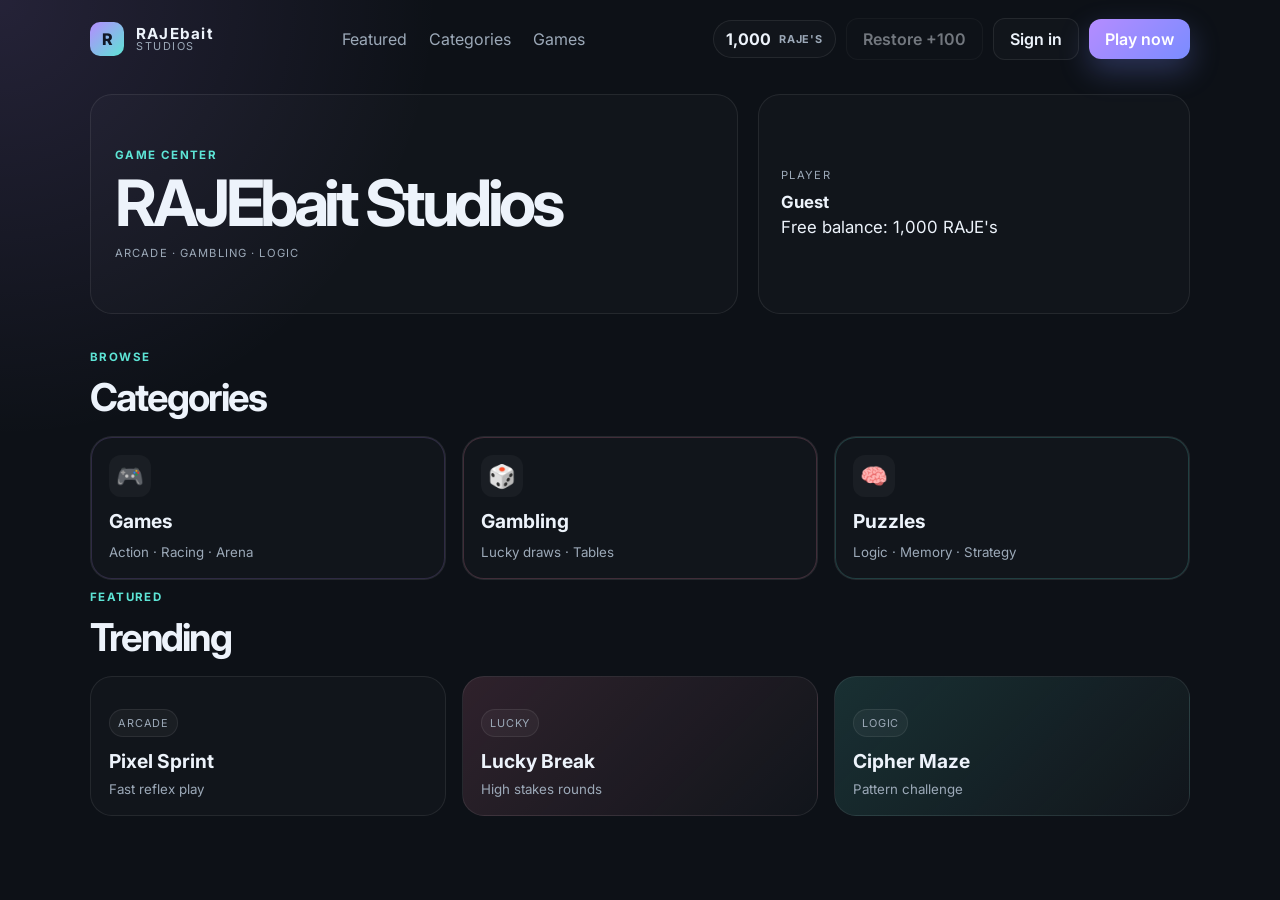
==== index.html @ fc2beb4a "Update RAJEbait Studios UI and wallet logic" ====
<!DOCTYPE html>
<html lang="en">
  <head>
    <meta charset="UTF-8" />
    <meta name="viewport" content="width=device-width, initial-scale=1.0" />
    <title>RAJEbait Studios</title>
    <meta
      name="description"
      content="Minimal game center home page for RAJEbait Studios."
    />
    <link rel="preconnect" href="https://fonts.googleapis.com" />
    <link rel="preconnect" href="https://fonts.gstatic.com" crossorigin />
    <link href="https://fonts.googleapis.com/css2?family=Inter:wght@400;500;600;700;800&display=swap" rel="stylesheet" />
    <link rel="stylesheet" href="styles.css" />
  </head>
  <body>
    <div class="app-shell">
      <header class="topbar container">
        <a class="brand-link" href="index.html" aria-label="RAJEbait Studios home page">
          <div class="brand-wrap">
            <div class="brand-mark">R</div>
            <div class="brand-copy">
              <span class="brand-name">RAJEbait</span>
              <span class="brand-sub">STUDIOS</span>
            </div>
          </div>
        </a>

        <nav class="main-nav" aria-label="Main navigation">
          <a href="#featured">Featured</a>
          <a href="#categories">Categories</a>
          <a href="games.html">Games</a>
        </nav>

        <div class="header-actions">
          <div class="balance-pill" aria-live="polite">
            <span>1000</span>
            <small>RAJE's</small>
          </div>
          <button id="restoreBalanceButton" class="ghost-btn" type="button" disabled>Restore +100</button>
          <button id="signInButton" class="ghost-btn" type="button">Sign in</button>
          <button id="playNowButton" class="primary-btn" type="button">Play now</button>
        </div>
      </header>

      <main class="container page-content">
        <section class="hero" id="featured">
          <div class="hero-copy">
            <p class="eyebrow">game center</p>
            <h1>RAJEbait Studios</h1>
            <p class="subtitle">Arcade · Gambling · Logic</p>
          </div>

          <aside class="user-panel" id="userPanel">
            <p class="panel-label">Player</p>
            <div id="accountSummary">Not signed in</div>
          </aside>
        </section>

        <section id="categories" class="categories">
          <div class="section-title">
            <p class="eyebrow">browse</p>
            <h2>Categories</h2>
          </div>

          <div class="category-grid">
            <button class="category-card accent-one" type="button" data-category="Games">
              <span class="icon">🎮</span>
              <h3>Games</h3>
              <small>Action · Racing · Arena</small>
            </button>

            <button class="category-card accent-two" type="button" data-category="Gambling">
              <span class="icon">🎲</span>
              <h3>Gambling</h3>
              <small>Lucky draws · Tables</small>
            </button>

            <button class="category-card accent-three" type="button" data-category="Puzzles & Logic">
              <span class="icon">🧠</span>
              <h3>Puzzles</h3>
              <small>Logic · Memory · Strategy</small>
            </button>
          </div>
        </section>

        <section class="featured">
          <div class="section-title">
            <p class="eyebrow">featured</p>
            <h2>Trending</h2>
          </div>

          <div class="feature-row">
            <button class="feature-card" type="button" data-game="Pixel Sprint" data-category="Games">
              <span class="tag">Arcade</span>
              <h3>Pixel Sprint</h3>
              <small>Fast reflex play</small>
            </button>

            <button class="feature-card danger" type="button" data-game="Lucky Break" data-category="Gambling">
              <span class="tag">Lucky</span>
              <h3>Lucky Break</h3>
              <small>High stakes rounds</small>
            </button>

            <button class="feature-card success" type="button" data-game="Cipher Maze" data-category="Puzzles & Logic">
              <span class="tag">Logic</span>
              <h3>Cipher Maze</h3>
              <small>Pattern challenge</small>
            </button>
          </div>
        </section>
      </main>
    </div>

    <div id="authModal" class="modal hidden" aria-hidden="true">
      <div class="modal-card">
        <button id="closeModal" class="close-btn" type="button" aria-label="Close sign in">×</button>
        <p class="eyebrow">account</p>
        <h2>Sign in</h2>
        <form id="authForm">
          <label>
            <span>Username</span>
            <input id="usernameInput" type="text" maxlength="24" placeholder="Enter a username" required />
          </label>
          <label>
            <span>Password</span>
            <input id="passwordInput" type="password" maxlength="24" placeholder="Enter a password" required />
          </label>
          <button class="primary-btn full-width" type="submit">Continue</button>
        </form>
        <p id="authMessage" class="auth-message" aria-live="polite"></p>
      </div>
    </div>

    <script src="script.js"></script>
  </body>
</html>
---- styles.css ----
:root {
  --bg: #0d1117;
  --panel: #121922;
  --panel-soft: #151d29;
  --card-border: rgba(255, 255, 255, 0.08);
  --text: #edf3fb;
  --muted: #9ca9b8;
  --lavender: #b58cff;
  --teal: #5de4d5;
  --rose: #ff8aad;
  --amber: #ffd28a;
  --shadow: rgba(8, 12, 20, 0.4);
}

* { box-sizing: border-box; }

html { scroll-behavior: smooth; }

body {
  margin: 0;
  font-family: "Inter", sans-serif;
  background: radial-gradient(circle at top left, rgba(181, 140, 255, 0.14), transparent 28%), var(--bg);
  color: var(--text);
}

button, input, a { font: inherit; }

a { text-decoration: none; }

button {
  border: 0;
  border-radius: 12px;
  cursor: pointer;
  transition: transform 0.2s ease, opacity 0.2s ease;
}

button:hover { transform: translateY(-1px); }

.app-shell { min-height: 100vh; }

.container {
  width: min(1100px, calc(100% - 32px));
  margin: 0 auto;
}

.topbar {
  display: flex;
  align-items: center;
  justify-content: space-between;
  gap: 18px;
  padding: 18px 0 10px;
}

.brand-link { color: inherit; }

.brand-wrap {
  display: flex;
  align-items: center;
  gap: 12px;
}

.brand-mark {
  width: 34px;
  height: 34px;
  display: grid;
  place-items: center;
  border-radius: 10px;
  background: linear-gradient(135deg, var(--lavender), var(--teal));
  color: #111827;
  font-weight: 800;
}

.brand-copy {
  display: flex;
  flex-direction: column;
  line-height: 1;
}

.brand-name {
  font-size: 0.95rem;
  font-weight: 700;
  letter-spacing: 0.08em;
}

.brand-sub {
  color: var(--muted);
  font-size: 0.68rem;
  letter-spacing: 0.14em;
}

.main-nav {
  display: flex;
  align-items: center;
  gap: 22px;
}

.main-nav a {
  color: var(--muted);
}

.main-nav a:hover,
.main-nav a.active {
  color: var(--text);
}

.header-actions {
  display: flex;
  align-items: center;
  gap: 10px;
  flex-wrap: wrap;
}

.balance-pill {
  display: inline-flex;
  align-items: center;
  gap: 8px;
  padding: 8px 12px;
  border: 1px solid var(--card-border);
  border-radius: 999px;
  background: rgba(255, 255, 255, 0.02);
  color: var(--text);
  font-weight: 700;
}

.balance-pill small {
  color: var(--muted);
  font-size: 0.68rem;
  letter-spacing: 0.08em;
  text-transform: uppercase;
}

.ghost-btn,
.secondary-btn {
  background: rgba(255, 255, 255, 0.02);
  color: var(--text);
  border: 1px solid var(--card-border);
}

.ghost-btn:disabled {
  opacity: 0.45;
  cursor: not-allowed;
  transform: none;
}

.primary-btn {
  background: linear-gradient(135deg, var(--lavender), #7a8cff);
  color: white;
  box-shadow: 0 12px 30px rgba(122, 140, 255, 0.28);
}

.ghost-btn,
.primary-btn,
.secondary-btn {
  padding: 10px 16px;
  font-weight: 600;
  display: inline-flex;
  align-items: center;
  justify-content: center;
}

.page-content {
  padding-top: 24px;
  padding-bottom: 30px;
}

.hero {
  display: grid;
  grid-template-columns: 1.2fr 0.8fr;
  gap: 20px;
  align-items: stretch;
  min-height: 220px;
  margin-bottom: 26px;
}

.hero-copy,
.user-panel,
.category-card,
.feature-card,
.empty-state,
.modal-card {
  background: rgba(255, 255, 255, 0.02);
  border: 1px solid var(--card-border);
  border-radius: 22px;
}

.hero-copy {
  padding: 26px 24px;
  display: flex;
  flex-direction: column;
  justify-content: center;
}

.eyebrow {
  margin: 0 0 10px;
  color: var(--teal);
  font-size: 0.72rem;
  letter-spacing: 0.12em;
  text-transform: uppercase;
  font-weight: 700;
}

.hero-copy h1 {
  margin: 0;
  font-size: clamp(2.4rem, 5vw, 4rem);
  letter-spacing: -0.07em;
  line-height: 0.96;
}

.subtitle {
  margin: 12px 0 0;
  color: var(--muted);
  letter-spacing: 0.1em;
  text-transform: uppercase;
  font-size: 0.7rem;
}

.user-panel {
  padding: 20px 22px;
  display: flex;
  flex-direction: column;
  justify-content: center;
}

.panel-label {
  margin: 0 0 8px;
  color: var(--muted);
  font-size: 0.7rem;
  letter-spacing: 0.12em;
  text-transform: uppercase;
}

#accountSummary {
  color: var(--text);
  font-size: 1.05rem;
  line-height: 1.5;
}

.categories,
.featured {
  padding-top: 10px;
}

.section-title {
  margin-bottom: 16px;
}

.section-title h2 {
  margin: 0;
  font-size: clamp(1.7rem, 3vw, 2.4rem);
  letter-spacing: -0.05em;
}

.category-grid,
.feature-row {
  display: grid;
  gap: 16px;
}

.category-grid {
  grid-template-columns: repeat(3, minmax(0, 1fr));
}

.category-card,
.feature-card {
  text-align: left;
  width: 100%;
  padding: 18px;
  color: var(--text);
}

.icon {
  display: inline-grid;
  place-items: center;
  width: 42px;
  height: 42px;
  border-radius: 12px;
  background: rgba(255, 255, 255, 0.04);
  margin-bottom: 12px;
  font-size: 1.4rem;
}

.category-card h3,
.feature-card h3 {
  margin: 0 0 8px;
  font-size: 1.2rem;
}

.category-card small,
.feature-card small {
  color: var(--muted);
}

.accent-one { box-shadow: inset 0 0 0 1px rgba(181, 140, 255, 0.18); }
.accent-two { box-shadow: inset 0 0 0 1px rgba(255, 138, 173, 0.2); }
.accent-three { box-shadow: inset 0 0 0 1px rgba(93, 228, 213, 0.2); }

.feature-row {
  grid-template-columns: repeat(3, minmax(0, 1fr));
}

.feature-card {
  min-height: 140px;
  display: flex;
  flex-direction: column;
  justify-content: flex-end;
}

.tag {
  display: inline-flex;
  width: fit-content;
  margin-bottom: 12px;
  background: rgba(255, 255, 255, 0.04);
  border: 1px solid var(--card-border);
  padding: 6px 8px;
  border-radius: 999px;
  font-size: 0.68rem;
  letter-spacing: 0.08em;
  text-transform: uppercase;
  color: var(--muted);
}

.feature-card.danger {
  background: linear-gradient(135deg, rgba(255, 138, 173, 0.14), rgba(255,255,255,0.02));
}

.feature-card.success {
  background: linear-gradient(135deg, rgba(93, 228, 213, 0.15), rgba(255,255,255,0.02));
}

.empty-page {
  display: grid;
  place-items: center;
  min-height: 72vh;
  padding-top: 24px;
}

.empty-state {
  width: min(700px, 100%);
  padding: 34px 28px;
  text-align: center;
}

.empty-state h1 {
  margin: 0 0 10px;
  font-size: clamp(2.2rem, 5vw, 3.4rem);
  letter-spacing: -0.06em;
}

.empty-state p {
  margin: 0 auto;
  max-width: 520px;
  color: var(--muted);
  line-height: 1.7;
}

.empty-actions {
  margin-top: 22px;
  display: flex;
  justify-content: center;
  gap: 12px;
  flex-wrap: wrap;
}

.modal {
  position: fixed;
  inset: 0;
  display: grid;
  place-items: center;
  background: rgba(5, 8, 12, 0.6);
  z-index: 20;
}

.modal.hidden {
  display: none;
}

.modal-card {
  position: relative;
  width: min(420px, calc(100% - 30px));
  padding: 26px 22px 22px;
  background: var(--panel);
}

.modal-card h2 {
  margin: 0 0 18px;
  font-size: 1.9rem;
}

#authForm {
  display: grid;
  gap: 14px;
}

#authForm label {
  display: grid;
  gap: 8px;
  color: var(--muted);
  font-size: 0.85rem;
}

#authForm input {
  background: rgba(255, 255, 255, 0.02);
  border: 1px solid var(--card-border);
  border-radius: 12px;
  padding: 12px 14px;
  color: var(--text);
}

.full-width {
  width: 100%;
  margin-top: 8px;
}

.close-btn {
  position: absolute;
  top: 12px;
  right: 12px;
  width: 32px;
  height: 32px;
  border-radius: 50%;
  background: rgba(255, 255, 255, 0.03);
  color: var(--text);
  font-size: 1.3rem;
}

.auth-message {
  min-height: 20px;
  margin: 12px 0 0;
  color: var(--teal);
  font-size: 0.8rem;
}

@media (max-width: 760px) {
  .topbar {
    flex-wrap: wrap;
    justify-content: center;
  }

  .main-nav {
    order: 3;
    width: 100%;
    justify-content: center;
  }

  .hero,
  .category-grid,
  .feature-row {
    grid-template-columns: 1fr;
  }

  .header-actions {
    width: 100%;
    justify-content: center;
  }
}
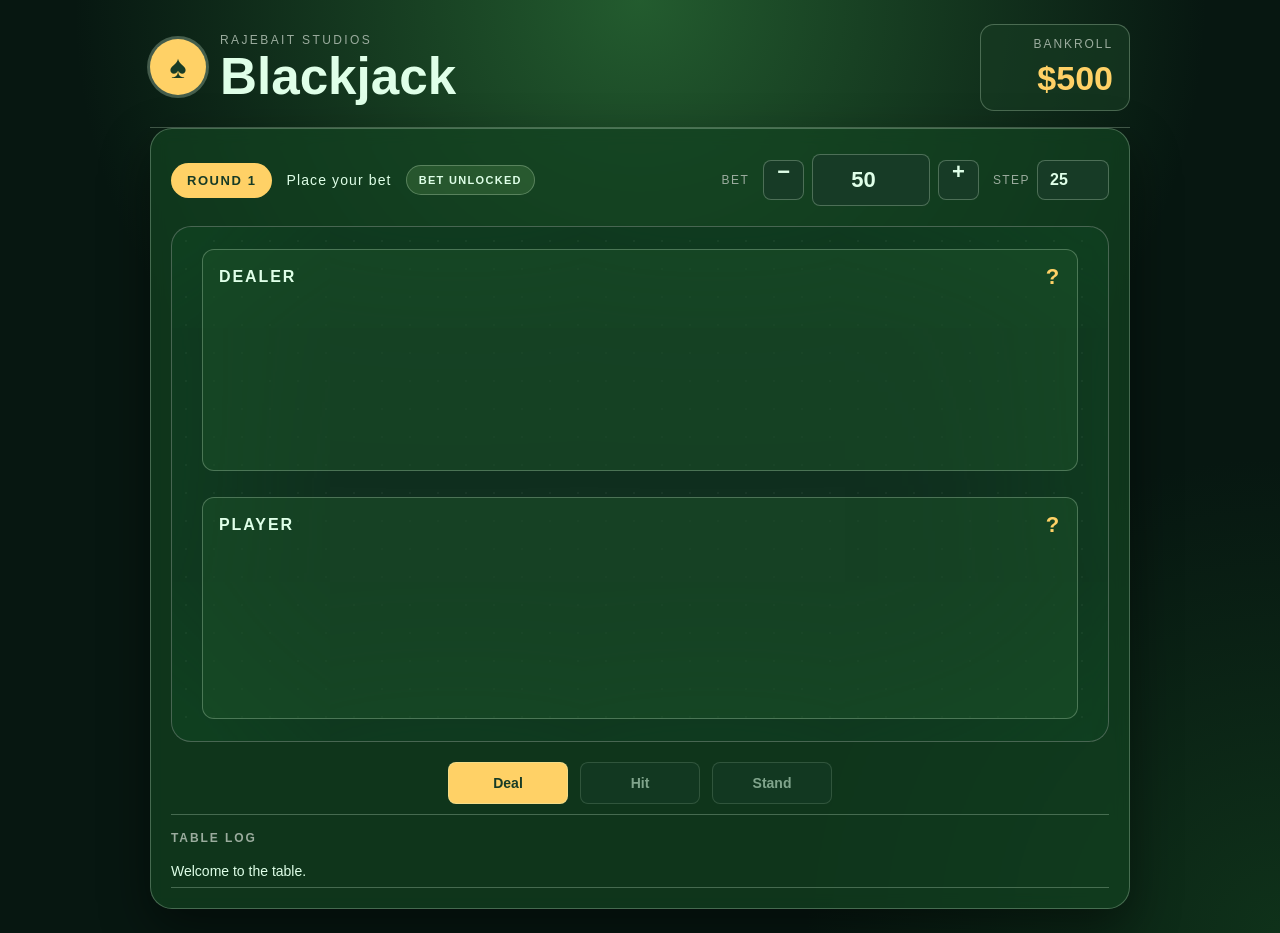
==== commit b3968ec4: "Add static RAJEbait blackjack and plinko web game assets" ====
--- a/index.html
+++ b/index.html
@@ -1,138 +1,94 @@
 <!DOCTYPE html>
 <html lang="en">
-  <head>
-    <meta charset="UTF-8" />
-    <meta name="viewport" content="width=device-width, initial-scale=1.0" />
-    <title>RAJEbait Studios</title>
-    <meta
-      name="description"
-      content="Minimal game center home page for RAJEbait Studios."
-    />
-    <link rel="preconnect" href="https://fonts.googleapis.com" />
-    <link rel="preconnect" href="https://fonts.gstatic.com" crossorigin />
-    <link href="https://fonts.googleapis.com/css2?family=Inter:wght@400;500;600;700;800&display=swap" rel="stylesheet" />
-    <link rel="stylesheet" href="styles.css" />
-  </head>
-  <body>
-    <div class="app-shell">
-      <header class="topbar container">
-        <a class="brand-link" href="index.html" aria-label="RAJEbait Studios home page">
-          <div class="brand-wrap">
-            <div class="brand-mark">R</div>
-            <div class="brand-copy">
-              <span class="brand-name">RAJEbait</span>
-              <span class="brand-sub">STUDIOS</span>
+<head>
+  <meta charset="UTF-8" />
+  <meta name="viewport" content="width=device-width, initial-scale=1.0" />
+  <title>RAJEbait Blackjack</title>
+  <link rel="stylesheet" href="styles.css" />
+</head>
+<body>
+  <div class="app-shell">
+    <header class="app-header">
+      <div class="brand-wrap">
+        <div class="brand-icon">♠</div>
+        <div>
+          <div class="brand-kicker">RAJEbait Studios</div>
+          <h1>Blackjack</h1>
+        </div>
+      </div>
+      <div class="bank-wrap">
+        <div class="bank-label">Bankroll</div>
+        <div class="bank-value" id="bankroll">$500</div>
+      </div>
+    </header>
+
+    <main class="game-card">
+      <section class="table-top">
+        <div class="game-status">
+          <div class="status-chip" id="roundBadge">Round 1</div>
+          <div class="status-text" id="statusText">Place your bet</div>
+          <div class="lock-state unlocked" id="lockState">Bet unlocked</div>
+        </div>
+
+        <div class="bet-controls">
+          <div class="bet-title-wrap">
+            <label class="bet-label" for="betInput">Bet</label>
+          </div>
+
+          <div class="bet-input-group">
+            <div class="bet-stepper">
+              <button class="icon-button" id="minusBtn" aria-label="Lower bet">−</button>
+
+              <div class="bet-display-wrap">
+                <input type="number" id="betInput" min="25" max="250" value="50" />
+                <div class="bet-display" id="betDisplay">$50</div>
+              </div>
+
+              <button class="icon-button" id="plusBtn" aria-label="Raise bet">+</button>
+            </div>
+
+            <div class="step-wrap">
+              <label class="step-label" for="betStepInput">Step</label>
+              <input type="number" id="betStepInput" min="1" value="25" />
             </div>
           </div>
-        </a>
+        </div>
+      </section>
 
-        <nav class="main-nav" aria-label="Main navigation">
-          <a href="#featured">Featured</a>
-          <a href="#categories">Categories</a>
-          <a href="games.html">Games</a>
-        </nav>
-
-        <div class="header-actions">
-          <div class="balance-pill" aria-live="polite">
-            <span>1000</span>
-            <small>RAJE's</small>
+      <section class="game-board">
+        <section class="hand-panel dealer-panel">
+          <div class="panel-title">
+            <span>Dealer</span>
+            <span class="score" id="dealerScore">?</span>
           </div>
-          <button id="restoreBalanceButton" class="ghost-btn" type="button" disabled>Restore +100</button>
-          <button id="signInButton" class="ghost-btn" type="button">Sign in</button>
-          <button id="playNowButton" class="primary-btn" type="button">Play now</button>
-        </div>
-      </header>
-
-      <main class="container page-content">
-        <section class="hero" id="featured">
-          <div class="hero-copy">
-            <p class="eyebrow">game center</p>
-            <h1>RAJEbait Studios</h1>
-            <p class="subtitle">Arcade · Gambling · Logic</p>
-          </div>
-
-          <aside class="user-panel" id="userPanel">
-            <p class="panel-label">Player</p>
-            <div id="accountSummary">Not signed in</div>
-          </aside>
+          <div class="hand" id="dealerHand"></div>
         </section>
 
-        <section id="categories" class="categories">
-          <div class="section-title">
-            <p class="eyebrow">browse</p>
-            <h2>Categories</h2>
+        <section class="hand-panel player-panel">
+          <div class="panel-title">
+            <span>Player</span>
+            <span class="score" id="playerScore">?</span>
           </div>
+          <div class="hand" id="playerHand"></div>
+        </section>
+      </section>
 
-          <div class="category-grid">
-            <button class="category-card accent-one" type="button" data-category="Games">
-              <span class="icon">🎮</span>
-              <h3>Games</h3>
-              <small>Action · Racing · Arena</small>
-            </button>
+      <section class="control-strip">
+        <button class="control-button primary-button" id="dealBtn">Deal</button>
+        <button class="control-button" id="hitBtn" disabled>Hit</button>
+        <button class="control-button" id="standBtn" disabled>Stand</button>
+      </section>
 
-            <button class="category-card accent-two" type="button" data-category="Gambling">
-              <span class="icon">🎲</span>
-              <h3>Gambling</h3>
-              <small>Lucky draws · Tables</small>
-            </button>
+      <section class="game-log-wrap">
+        <div class="log-title">Table Log</div>
+        <div class="game-log" id="gameLog">
+          <div class="log-item">Welcome to the table.</div>
+        </div>
+      </section>
+    </main>
+  </div>
 
-            <button class="category-card accent-three" type="button" data-category="Puzzles & Logic">
-              <span class="icon">🧠</span>
-              <h3>Puzzles</h3>
-              <small>Logic · Memory · Strategy</small>
-            </button>
-          </div>
-        </section>
-
-        <section class="featured">
-          <div class="section-title">
-            <p class="eyebrow">featured</p>
-            <h2>Trending</h2>
-          </div>
-
-          <div class="feature-row">
-            <button class="feature-card" type="button" data-game="Pixel Sprint" data-category="Games">
-              <span class="tag">Arcade</span>
-              <h3>Pixel Sprint</h3>
-              <small>Fast reflex play</small>
-            </button>
-
-            <button class="feature-card danger" type="button" data-game="Lucky Break" data-category="Gambling">
-              <span class="tag">Lucky</span>
-              <h3>Lucky Break</h3>
-              <small>High stakes rounds</small>
-            </button>
-
-            <button class="feature-card success" type="button" data-game="Cipher Maze" data-category="Puzzles & Logic">
-              <span class="tag">Logic</span>
-              <h3>Cipher Maze</h3>
-              <small>Pattern challenge</small>
-            </button>
-          </div>
-        </section>
-      </main>
-    </div>
-
-    <div id="authModal" class="modal hidden" aria-hidden="true">
-      <div class="modal-card">
-        <button id="closeModal" class="close-btn" type="button" aria-label="Close sign in">×</button>
-        <p class="eyebrow">account</p>
-        <h2>Sign in</h2>
-        <form id="authForm">
-          <label>
-            <span>Username</span>
-            <input id="usernameInput" type="text" maxlength="24" placeholder="Enter a username" required />
-          </label>
-          <label>
-            <span>Password</span>
-            <input id="passwordInput" type="password" maxlength="24" placeholder="Enter a password" required />
-          </label>
-          <button class="primary-btn full-width" type="submit">Continue</button>
-        </form>
-        <p id="authMessage" class="auth-message" aria-live="polite"></p>
-      </div>
-    </div>
-
-    <script src="script.js"></script>
-  </body>
+  <script src="game-system.js"></script>
+  <script src="BlackJackScript.js"></script>
+</body>
 </html>
--- a/styles.css
+++ b/styles.css
@@ -1,455 +1,453 @@
+* {
+  box-sizing: border-box;
+  -webkit-font-smoothing: antialiased;
+}
+
 :root {
-  --bg: #0d1117;
-  --panel: #121922;
-  --panel-soft: #151d29;
-  --card-border: rgba(255, 255, 255, 0.08);
-  --text: #edf3fb;
-  --muted: #9ca9b8;
-  --lavender: #b58cff;
-  --teal: #5de4d5;
-  --rose: #ff8aad;
-  --amber: #ffd28a;
-  --shadow: rgba(8, 12, 20, 0.4);
-}
-
-* { box-sizing: border-box; }
-
-html { scroll-behavior: smooth; }
+  --page-bg: #071711;
+  --panel-bg: #0e2c1f;
+  --panel-soft: #173b26;
+  --game-bg: #102f1f;
+  --green: #b8f991;
+  --green-deep: #173b26;
+  --green-contrast: #dfffe8;
+  --gold: #ffd166;
+  --gold-deep: #b98416;
+  --text: #eaf9ee;
+  --muted: #9bac9e;
+  --line: rgba(214, 242, 215, 0.28);
+  --danger: #ef6b6b;
+  --shadow: rgba(0, 0, 0, 0.45);
+  --card-back: linear-gradient(135deg, #18391f, #0c2213);
+  --font-main: "Trebuchet MS", "Verdana", "Avenir", Arial, sans-serif;
+}
 
 body {
   margin: 0;
-  font-family: "Inter", sans-serif;
-  background: radial-gradient(circle at top left, rgba(181, 140, 255, 0.14), transparent 28%), var(--bg);
   color: var(--text);
-}
-
-button, input, a { font: inherit; }
-
-a { text-decoration: none; }
-
-button {
-  border: 0;
+  background:
+    radial-gradient(circle at top, rgba(42, 109, 54, 0.8), transparent 50%),
+    radial-gradient(circle at bottom right, rgba(17, 56, 28, 0.8), transparent 30%),
+    var(--page-bg);
+  min-height: 100vh;
+  font-family: var(--font-main);
+  display: flex;
+  align-items: center;
+  justify-content: center;
+}
+
+.app-shell {
+  width: min(1040px, calc(100vw - 24px));
+  padding: 24px 30px;
+}
+
+.app-header {
+  display: flex;
+  align-items: center;
+  justify-content: space-between;
+  border-bottom: 1px solid var(--line);
+  padding-bottom: 16px;
+}
+
+.brand-wrap {
+  display: flex;
+  align-items: center;
+  gap: 14px;
+}
+
+.brand-icon {
+  width: 56px;
+  height: 56px;
+  display: flex;
+  align-items: center;
+  justify-content: center;
+  border-radius: 50%;
+  background: var(--gold);
+  color: var(--green-deep);
+  font-size: 32px;
+  font-weight: 900;
+  box-shadow: 0 0 0 3px var(--line);
+}
+
+.brand-kicker {
+  font-size: 12px;
+  color: var(--muted);
+  letter-spacing: 0.2em;
+  text-transform: uppercase;
+}
+
+.app-header h1 {
+  margin: 4px 0 0;
+  font-size: clamp(40px, 4vw, 56px);
+  line-height: 1;
+  color: var(--green-contrast);
+}
+
+.bank-wrap {
+  background: rgba(24, 59, 35, 0.7);
+  border: 1px solid var(--line);
+  border-radius: 14px;
+  padding: 12px 16px;
+  text-align: right;
+  min-width: 150px;
+}
+
+.bank-label {
+  color: var(--muted);
+  font-size: 12px;
+  letter-spacing: 0.16em;
+  text-transform: uppercase;
+}
+
+.bank-value {
+  color: var(--gold);
+  font-size: 34px;
+  font-weight: 900;
+  margin-top: 8px;
+}
+
+.game-card {
+  background: rgba(19, 67, 33, 0.71);
+  border: 1px solid var(--line);
+  border-radius: 22px;
+  box-shadow: 0 20px 50px var(--shadow);
+  padding: 20px;
+  backdrop-filter: blur(8px);
+}
+
+.table-top {
+  display: flex;
+  align-items: center;
+  justify-content: space-between;
+  gap: 20px;
+  padding: 5px 0 20px;
+}
+
+.game-status {
+  display: flex;
+  align-items: center;
+  gap: 14px;
+}
+
+.status-chip {
+  padding: 10px 16px;
+  background: var(--gold);
+  color: var(--green-deep);
+  border-radius: 999px;
+  font-weight: 900;
+  font-size: 13px;
+  text-transform: uppercase;
+  letter-spacing: 0.12em;
+}
+
+.status-text {
+  color: var(--green-contrast);
+  font-size: 14px;
+  letter-spacing: 0.08em;
+}
+
+.lock-state {
+  padding: 8px 12px;
+  border-radius: 999px;
+  font-size: 11px;
+  font-weight: 900;
+  letter-spacing: 0.12em;
+  text-transform: uppercase;
+  border: 1px solid var(--line);
+}
+
+.lock-state.unlocked {
+  background: rgba(184, 249, 145, 0.12);
+  color: var(--green-contrast);
+}
+
+.lock-state.locked {
+  background: var(--gold);
+  color: var(--green-deep);
+}
+
+.bet-controls {
+  display: flex;
+  align-items: center;
+  gap: 14px;
+  justify-content: center;
+}
+
+.bet-title-wrap {
+  display: flex;
+  align-items: center;
+}
+
+.bet-label,
+.step-label {
+  color: var(--muted);
+  font-size: 12px;
+  letter-spacing: 0.12em;
+  text-transform: uppercase;
+}
+
+.bet-input-group {
+  display: flex;
+  align-items: center;
+  gap: 14px;
+}
+
+.bet-stepper {
+  display: flex;
+  align-items: center;
+  gap: 8px;
+}
+
+.bet-display-wrap {
+  position: relative;
+  min-width: 118px;
+}
+
+#betInput {
+  width: 118px;
+  padding: 12px 14px;
+  border-radius: 8px;
+  background: var(--green-deep);
+  color: var(--green-contrast);
+  border: 1px solid var(--line);
+  font-size: 22px;
+  font-weight: 900;
+  outline: none;
+  text-align: center;
+}
+
+.bet-display {
+  display: none;
+  width: 118px;
+  padding: 12px 14px;
+  border-radius: 8px;
+  background: var(--green-deep);
+  color: var(--gold);
+  border: 1px solid var(--line);
+  font-size: 22px;
+  font-weight: 900;
+  text-align: center;
+}
+
+#betStepInput {
+  width: 72px;
+  padding: 10px 12px;
+  border-radius: 8px;
+  background: var(--green-deep);
+  color: var(--green-contrast);
+  border: 1px solid var(--line);
+  font-size: 16px;
+  font-weight: 800;
+  outline: none;
+}
+
+.step-wrap {
+  display: flex;
+  align-items: center;
+  gap: 7px;
+}
+
+.icon-button,
+.control-button {
+  min-height: 42px;
+  padding: 10px 18px;
+  border-radius: 8px;
+  border: 1px solid var(--line);
+  color: var(--green-contrast);
+  background: var(--green-deep);
+  font-family: inherit;
+  font-weight: 800;
+  font-size: 14px;
+  cursor: pointer;
+  transition: transform 180ms ease, background 180ms ease, color 180ms ease;
+}
+
+.icon-button {
+  min-height: 40px;
+  min-width: 40px;
+  padding: 0 13px;
+  font-size: 22px;
+  line-height: 1;
+}
+
+.control-button:hover,
+.icon-button:hover {
+  background: var(--gold);
+  color: var(--green-deep);
+}
+
+.game-board {
+  background: var(--game-bg);
+  border-radius: 20px;
+  border: 1px solid var(--line);
+  box-shadow: inset 0 0 220px rgba(15, 92, 34, 0.7);
+  min-height: 420px;
+  padding: 22px 30px;
+  display: flex;
+  flex-direction: column;
+  gap: 26px;
+  position: relative;
+}
+
+.game-board::before {
+  content: "";
+  position: absolute;
+  inset: 0;
+  border-radius: 20px;
+  pointer-events: none;
+  background-image: radial-gradient(rgba(239, 255, 232, 0.04) 1px, transparent 1px);
+  background-size: 28px 28px;
+}
+
+.hand-panel {
+  position: relative;
+  z-index: 1;
+  background: rgba(29, 81, 40, 0.55);
   border-radius: 12px;
-  cursor: pointer;
-  transition: transform 0.2s ease, opacity 0.2s ease;
-}
-
-button:hover { transform: translateY(-1px); }
-
-.app-shell { min-height: 100vh; }
-
-.container {
-  width: min(1100px, calc(100% - 32px));
-  margin: 0 auto;
-}
-
-.topbar {
+  padding: 14px 16px;
+  border: 1px solid var(--line);
+}
+
+.panel-title {
   display: flex;
   align-items: center;
   justify-content: space-between;
-  gap: 18px;
-  padding: 18px 0 10px;
-}
-
-.brand-link { color: inherit; }
-
-.brand-wrap {
-  display: flex;
-  align-items: center;
-  gap: 12px;
-}
-
-.brand-mark {
-  width: 34px;
-  height: 34px;
-  display: grid;
-  place-items: center;
-  border-radius: 10px;
-  background: linear-gradient(135deg, var(--lavender), var(--teal));
-  color: #111827;
-  font-weight: 800;
-}
-
-.brand-copy {
-  display: flex;
-  flex-direction: column;
-  line-height: 1;
-}
-
-.brand-name {
-  font-size: 0.95rem;
-  font-weight: 700;
-  letter-spacing: 0.08em;
-}
-
-.brand-sub {
-  color: var(--muted);
-  font-size: 0.68rem;
-  letter-spacing: 0.14em;
-}
-
-.main-nav {
-  display: flex;
-  align-items: center;
-  gap: 22px;
-}
-
-.main-nav a {
-  color: var(--muted);
-}
-
-.main-nav a:hover,
-.main-nav a.active {
-  color: var(--text);
-}
-
-.header-actions {
-  display: flex;
-  align-items: center;
+  gap: 8px;
+  color: var(--green-contrast);
+  font-size: 16px;
+  font-weight: 900;
+  text-transform: uppercase;
+  letter-spacing: 0.12em;
+}
+
+.score {
+  color: var(--gold);
+  font-size: 22px;
+}
+
+.hand {
+  margin-top: 16px;
+  min-height: 150px;
+  display: flex;
+  align-items: center;
+  justify-content: center;
   gap: 10px;
   flex-wrap: wrap;
 }
 
-.balance-pill {
-  display: inline-flex;
-  align-items: center;
-  gap: 8px;
-  padding: 8px 12px;
-  border: 1px solid var(--card-border);
-  border-radius: 999px;
-  background: rgba(255, 255, 255, 0.02);
-  color: var(--text);
-  font-weight: 700;
-}
-
-.balance-pill small {
-  color: var(--muted);
-  font-size: 0.68rem;
-  letter-spacing: 0.08em;
-  text-transform: uppercase;
-}
-
-.ghost-btn,
-.secondary-btn {
-  background: rgba(255, 255, 255, 0.02);
-  color: var(--text);
-  border: 1px solid var(--card-border);
-}
-
-.ghost-btn:disabled {
-  opacity: 0.45;
+.card {
+  width: 70px;
+  height: 104px;
+  border-radius: 8px;
+  border: 1px solid var(--line);
+  background: var(--green-contrast);
+  color: var(--page-bg);
+  display: flex;
+  flex-direction: column;
+  align-items: center;
+  justify-content: center;
+  box-shadow: 0 5px 12px var(--shadow);
+  font-weight: 900;
+  position: relative;
+}
+
+.card.red {
+  color: var(--danger);
+}
+
+.card.back {
+  background-image: var(--card-back);
+  color: var(--gold);
+  font-size: 22px;
+  font-weight: 900;
+  border-color: var(--gold);
+}
+
+.card .card-top {
+  position: absolute;
+  left: 8px;
+  top: 4px;
+  font-size: 14px;
+}
+
+.card .card-main {
+  font-size: 30px;
+}
+
+.card .card-bot {
+  position: absolute;
+  right: 8px;
+  bottom: 4px;
+  transform: rotate(180deg);
+  font-size: 14px;
+}
+
+.control-strip {
+  display: flex;
+  gap: 12px;
+  align-items: center;
+  justify-content: center;
+  flex-wrap: wrap;
+  padding: 20px 0 10px;
+}
+
+.control-button {
+  min-width: 120px;
+}
+
+.primary-button {
+  background: var(--gold);
+  color: var(--green-deep);
+}
+
+.control-button:disabled {
+  opacity: 0.55;
   cursor: not-allowed;
   transform: none;
 }
 
-.primary-btn {
-  background: linear-gradient(135deg, var(--lavender), #7a8cff);
-  color: white;
-  box-shadow: 0 12px 30px rgba(122, 140, 255, 0.28);
-}
-
-.ghost-btn,
-.primary-btn,
-.secondary-btn {
-  padding: 10px 16px;
-  font-weight: 600;
-  display: inline-flex;
-  align-items: center;
-  justify-content: center;
-}
-
-.page-content {
-  padding-top: 24px;
-  padding-bottom: 30px;
-}
-
-.hero {
-  display: grid;
-  grid-template-columns: 1.2fr 0.8fr;
-  gap: 20px;
-  align-items: stretch;
-  min-height: 220px;
-  margin-bottom: 26px;
-}
-
-.hero-copy,
-.user-panel,
-.category-card,
-.feature-card,
-.empty-state,
-.modal-card {
-  background: rgba(255, 255, 255, 0.02);
-  border: 1px solid var(--card-border);
-  border-radius: 22px;
-}
-
-.hero-copy {
-  padding: 26px 24px;
-  display: flex;
-  flex-direction: column;
-  justify-content: center;
-}
-
-.eyebrow {
-  margin: 0 0 10px;
-  color: var(--teal);
-  font-size: 0.72rem;
-  letter-spacing: 0.12em;
-  text-transform: uppercase;
-  font-weight: 700;
-}
-
-.hero-copy h1 {
-  margin: 0;
-  font-size: clamp(2.4rem, 5vw, 4rem);
-  letter-spacing: -0.07em;
-  line-height: 0.96;
-}
-
-.subtitle {
-  margin: 12px 0 0;
+.game-log-wrap {
+  border-top: 1px solid var(--line);
+  padding-top: 16px;
+}
+
+.log-title {
   color: var(--muted);
-  letter-spacing: 0.1em;
-  text-transform: uppercase;
-  font-size: 0.7rem;
-}
-
-.user-panel {
-  padding: 20px 22px;
-  display: flex;
-  flex-direction: column;
-  justify-content: center;
-}
-
-.panel-label {
-  margin: 0 0 8px;
-  color: var(--muted);
-  font-size: 0.7rem;
-  letter-spacing: 0.12em;
-  text-transform: uppercase;
-}
-
-#accountSummary {
-  color: var(--text);
-  font-size: 1.05rem;
-  line-height: 1.5;
-}
-
-.categories,
-.featured {
-  padding-top: 10px;
-}
-
-.section-title {
-  margin-bottom: 16px;
-}
-
-.section-title h2 {
-  margin: 0;
-  font-size: clamp(1.7rem, 3vw, 2.4rem);
-  letter-spacing: -0.05em;
-}
-
-.category-grid,
-.feature-row {
-  display: grid;
-  gap: 16px;
-}
-
-.category-grid {
-  grid-template-columns: repeat(3, minmax(0, 1fr));
-}
-
-.category-card,
-.feature-card {
-  text-align: left;
-  width: 100%;
-  padding: 18px;
-  color: var(--text);
-}
-
-.icon {
-  display: inline-grid;
-  place-items: center;
-  width: 42px;
-  height: 42px;
-  border-radius: 12px;
-  background: rgba(255, 255, 255, 0.04);
-  margin-bottom: 12px;
-  font-size: 1.4rem;
-}
-
-.category-card h3,
-.feature-card h3 {
-  margin: 0 0 8px;
-  font-size: 1.2rem;
-}
-
-.category-card small,
-.feature-card small {
-  color: var(--muted);
-}
-
-.accent-one { box-shadow: inset 0 0 0 1px rgba(181, 140, 255, 0.18); }
-.accent-two { box-shadow: inset 0 0 0 1px rgba(255, 138, 173, 0.2); }
-.accent-three { box-shadow: inset 0 0 0 1px rgba(93, 228, 213, 0.2); }
-
-.feature-row {
-  grid-template-columns: repeat(3, minmax(0, 1fr));
-}
-
-.feature-card {
-  min-height: 140px;
-  display: flex;
-  flex-direction: column;
-  justify-content: flex-end;
-}
-
-.tag {
-  display: inline-flex;
-  width: fit-content;
-  margin-bottom: 12px;
-  background: rgba(255, 255, 255, 0.04);
-  border: 1px solid var(--card-border);
-  padding: 6px 8px;
-  border-radius: 999px;
-  font-size: 0.68rem;
-  letter-spacing: 0.08em;
-  text-transform: uppercase;
-  color: var(--muted);
-}
-
-.feature-card.danger {
-  background: linear-gradient(135deg, rgba(255, 138, 173, 0.14), rgba(255,255,255,0.02));
-}
-
-.feature-card.success {
-  background: linear-gradient(135deg, rgba(93, 228, 213, 0.15), rgba(255,255,255,0.02));
-}
-
-.empty-page {
-  display: grid;
-  place-items: center;
-  min-height: 72vh;
-  padding-top: 24px;
-}
-
-.empty-state {
-  width: min(700px, 100%);
-  padding: 34px 28px;
-  text-align: center;
-}
-
-.empty-state h1 {
-  margin: 0 0 10px;
-  font-size: clamp(2.2rem, 5vw, 3.4rem);
-  letter-spacing: -0.06em;
-}
-
-.empty-state p {
-  margin: 0 auto;
-  max-width: 520px;
-  color: var(--muted);
-  line-height: 1.7;
-}
-
-.empty-actions {
-  margin-top: 22px;
-  display: flex;
-  justify-content: center;
-  gap: 12px;
-  flex-wrap: wrap;
-}
-
-.modal {
-  position: fixed;
-  inset: 0;
-  display: grid;
-  place-items: center;
-  background: rgba(5, 8, 12, 0.6);
-  z-index: 20;
-}
-
-.modal.hidden {
-  display: none;
-}
-
-.modal-card {
-  position: relative;
-  width: min(420px, calc(100% - 30px));
-  padding: 26px 22px 22px;
-  background: var(--panel);
-}
-
-.modal-card h2 {
-  margin: 0 0 18px;
-  font-size: 1.9rem;
-}
-
-#authForm {
-  display: grid;
-  gap: 14px;
-}
-
-#authForm label {
-  display: grid;
-  gap: 8px;
-  color: var(--muted);
-  font-size: 0.85rem;
-}
-
-#authForm input {
-  background: rgba(255, 255, 255, 0.02);
-  border: 1px solid var(--card-border);
-  border-radius: 12px;
-  padding: 12px 14px;
-  color: var(--text);
-}
-
-.full-width {
-  width: 100%;
-  margin-top: 8px;
-}
-
-.close-btn {
-  position: absolute;
-  top: 12px;
-  right: 12px;
-  width: 32px;
-  height: 32px;
-  border-radius: 50%;
-  background: rgba(255, 255, 255, 0.03);
-  color: var(--text);
-  font-size: 1.3rem;
-}
-
-.auth-message {
-  min-height: 20px;
-  margin: 12px 0 0;
-  color: var(--teal);
-  font-size: 0.8rem;
-}
-
-@media (max-width: 760px) {
-  .topbar {
-    flex-wrap: wrap;
-    justify-content: center;
+  font-size: 12px;
+  font-weight: 900;
+  letter-spacing: 0.16em;
+  text-transform: uppercase;
+}
+
+.game-log {
+  margin-top: 10px;
+  color: var(--green-contrast);
+  max-height: 120px;
+  overflow-y: auto;
+}
+
+.log-item {
+  padding: 8px 0;
+  border-bottom: 1px solid var(--line);
+  font-size: 14px;
+}
+
+@media (max-width: 800px) {
+  .app-header,
+  .table-top {
+    align-items: flex-start;
+    flex-direction: column;
   }
 
-  .main-nav {
-    order: 3;
-    width: 100%;
-    justify-content: center;
+  .game-board {
+    min-height: auto;
   }
 
-  .hero,
-  .category-grid,
-  .feature-row {
-    grid-template-columns: 1fr;
+  .game-card {
+    padding: 15px;
   }
 
-  .header-actions {
-    width: 100%;
-    justify-content: center;
+  .control-strip {
+    justify-content: flex-start;
   }
 }
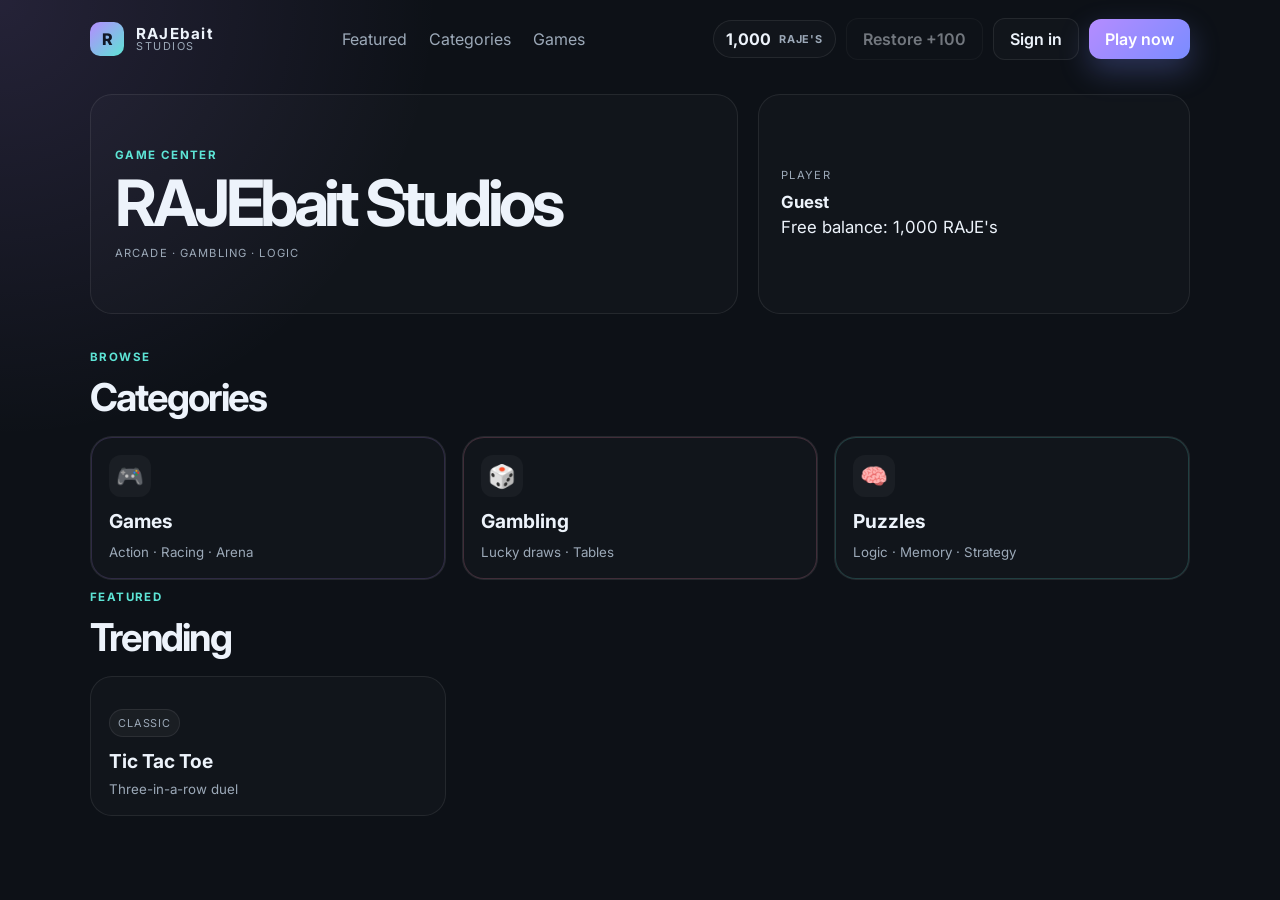
==== commit 835f2247: "Complete RAJEbait Studios game and account updates" ====
--- a/index.html
+++ b/index.html
@@ -1,94 +1,131 @@
 <!DOCTYPE html>
 <html lang="en">
-<head>
-  <meta charset="UTF-8" />
-  <meta name="viewport" content="width=device-width, initial-scale=1.0" />
-  <title>RAJEbait Blackjack</title>
-  <link rel="stylesheet" href="styles.css" />
-</head>
-<body>
-  <div class="app-shell">
-    <header class="app-header">
-      <div class="brand-wrap">
-        <div class="brand-icon">♠</div>
-        <div>
-          <div class="brand-kicker">RAJEbait Studios</div>
-          <h1>Blackjack</h1>
+  <head>
+    <meta charset="UTF-8" />
+    <meta name="viewport" content="width=device-width, initial-scale=1.0" />
+    <title>RAJEbait Studios</title>
+    <meta
+      name="description"
+      content="Minimal game center home page for RAJEbait Studios."
+    />
+    <link rel="preconnect" href="https://fonts.googleapis.com" />
+    <link rel="preconnect" href="https://fonts.gstatic.com" crossorigin />
+    <link href="https://fonts.googleapis.com/css2?family=Inter:wght@400;500;600;700;800&display=swap" rel="stylesheet" />
+    <link rel="stylesheet" href="styles.css" />
+  </head>
+  <body>
+    <div class="app-shell">
+      <header class="topbar container">
+        <a class="brand-link" href="index.html" aria-label="RAJEbait Studios home page">
+          <div class="brand-wrap">
+            <div class="brand-mark">R</div>
+            <div class="brand-copy">
+              <span class="brand-name">RAJEbait</span>
+              <span class="brand-sub">STUDIOS</span>
+            </div>
+          </div>
+        </a>
+
+        <nav class="main-nav" aria-label="Main navigation">
+          <a href="#featured">Featured</a>
+          <a href="#categories">Categories</a>
+          <a href="games.html">Games</a>
+        </nav>
+
+        <div class="header-actions">
+          <div class="balance-pill" aria-live="polite">
+            <span>1000</span>
+            <small>RAJE's</small>
+          </div>
+          <button id="restoreBalanceButton" class="ghost-btn" type="button" disabled>Restore +100</button>
+          <button id="signInButton" class="ghost-btn" type="button">Sign in</button>
+          <button id="playNowButton" class="primary-btn" type="button">Play now</button>
         </div>
-      </div>
-      <div class="bank-wrap">
-        <div class="bank-label">Bankroll</div>
-        <div class="bank-value" id="bankroll">$500</div>
-      </div>
-    </header>
+      </header>
 
-    <main class="game-card">
-      <section class="table-top">
-        <div class="game-status">
-          <div class="status-chip" id="roundBadge">Round 1</div>
-          <div class="status-text" id="statusText">Place your bet</div>
-          <div class="lock-state unlocked" id="lockState">Bet unlocked</div>
-        </div>
-
-        <div class="bet-controls">
-          <div class="bet-title-wrap">
-            <label class="bet-label" for="betInput">Bet</label>
+      <main class="container page-content">
+        <section class="hero" id="featured">
+          <div class="hero-copy">
+            <p class="eyebrow">game center</p>
+            <h1>RAJEbait Studios</h1>
+            <p class="subtitle">Arcade · Gambling · Logic</p>
           </div>
 
-          <div class="bet-input-group">
-            <div class="bet-stepper">
-              <button class="icon-button" id="minusBtn" aria-label="Lower bet">−</button>
-
-              <div class="bet-display-wrap">
-                <input type="number" id="betInput" min="25" max="250" value="50" />
-                <div class="bet-display" id="betDisplay">$50</div>
-              </div>
-
-              <button class="icon-button" id="plusBtn" aria-label="Raise bet">+</button>
-            </div>
-
-            <div class="step-wrap">
-              <label class="step-label" for="betStepInput">Step</label>
-              <input type="number" id="betStepInput" min="1" value="25" />
-            </div>
-          </div>
-        </div>
-      </section>
-
-      <section class="game-board">
-        <section class="hand-panel dealer-panel">
-          <div class="panel-title">
-            <span>Dealer</span>
-            <span class="score" id="dealerScore">?</span>
-          </div>
-          <div class="hand" id="dealerHand"></div>
+          <aside class="user-panel" id="userPanel">
+            <p class="panel-label">Player</p>
+            <div id="accountSummary">Not signed in</div>
+          </aside>
         </section>
 
-        <section class="hand-panel player-panel">
-          <div class="panel-title">
-            <span>Player</span>
-            <span class="score" id="playerScore">?</span>
+        <section id="categories" class="categories">
+          <div class="section-title">
+            <p class="eyebrow">browse</p>
+            <h2>Categories</h2>
           </div>
-          <div class="hand" id="playerHand"></div>
+
+          <div class="category-grid">
+            <button class="category-card accent-one" type="button" data-category="Games">
+              <span class="icon">🎮</span>
+              <h3>Games</h3>
+              <small>Action · Racing · Arena</small>
+            </button>
+
+            <button class="category-card accent-two" type="button" data-category="Gambling">
+              <span class="icon">🎲</span>
+              <h3>Gambling</h3>
+              <small>Lucky draws · Tables</small>
+            </button>
+
+            <button class="category-card accent-three" type="button" data-category="Puzzles & Logic">
+              <span class="icon">🧠</span>
+              <h3>Puzzles</h3>
+              <small>Logic · Memory · Strategy</small>
+            </button>
+          </div>
         </section>
-      </section>
 
-      <section class="control-strip">
-        <button class="control-button primary-button" id="dealBtn">Deal</button>
-        <button class="control-button" id="hitBtn" disabled>Hit</button>
-        <button class="control-button" id="standBtn" disabled>Stand</button>
-      </section>
+        <section class="featured">
+          <div class="section-title">
+            <p class="eyebrow">featured</p>
+            <h2>Trending</h2>
+          </div>
 
-      <section class="game-log-wrap">
-        <div class="log-title">Table Log</div>
-        <div class="game-log" id="gameLog">
-          <div class="log-item">Welcome to the table.</div>
-        </div>
-      </section>
-    </main>
-  </div>
+          <div class="feature-row">
+            <button class="feature-card" type="button" data-game="Tic Tac Toe" data-category="Games">
+              <span class="tag">Classic</span>
+              <h3>Tic Tac Toe</h3>
+              <small>Three-in-a-row duel</small>
+            </button>
+          </div>
+        </section>
+      </main>
+    </div>
 
-  <script src="game-system.js"></script>
-  <script src="BlackJackScript.js"></script>
-</body>
+    <div id="authModal" class="modal hidden" aria-hidden="true">
+      <div class="modal-card">
+        <button id="closeModal" class="close-btn" type="button" aria-label="Close sign in">×</button>
+        <p class="eyebrow">account</p>
+        <h2 id="authTitle">Sign in</h2>
+        <form id="authForm">
+          <label>
+            <span id="usernameLabel">Username</span>
+            <input id="usernameInput" type="text" maxlength="24" placeholder="Enter username" required />
+          </label>
+          <label>
+            <span id="passwordLabel">Password</span>
+            <input id="passwordInput" type="password" maxlength="24" placeholder="Enter password" required />
+          </label>
+          <label id="confirmPasswordField" class="hidden" hidden style="display: none;">
+            <span>Confirm password</span>
+            <input id="confirmPasswordInput" type="password" maxlength="24" placeholder="Confirm password" />
+          </label>
+          <button id="authSubmitButton" class="primary-btn full-width" type="submit">Sign in</button>
+        </form>
+        <p id="authMessage" class="auth-message" aria-live="polite"></p>
+        <button id="authSwitchButton" class="secondary-btn full-width auth-switch" type="button">Make account</button>
+      </div>
+    </div>
+
+    <script src="script.js?v=6"></script>
+  </body>
 </html>
--- a/styles.css
+++ b/styles.css
@@ -1,453 +1,594 @@
-* {
-  box-sizing: border-box;
-  -webkit-font-smoothing: antialiased;
-}
-
 :root {
-  --page-bg: #071711;
-  --panel-bg: #0e2c1f;
-  --panel-soft: #173b26;
-  --game-bg: #102f1f;
-  --green: #b8f991;
-  --green-deep: #173b26;
-  --green-contrast: #dfffe8;
-  --gold: #ffd166;
-  --gold-deep: #b98416;
-  --text: #eaf9ee;
-  --muted: #9bac9e;
-  --line: rgba(214, 242, 215, 0.28);
-  --danger: #ef6b6b;
-  --shadow: rgba(0, 0, 0, 0.45);
-  --card-back: linear-gradient(135deg, #18391f, #0c2213);
-  --font-main: "Trebuchet MS", "Verdana", "Avenir", Arial, sans-serif;
-}
+  --bg: #0d1117;
+  --panel: #121922;
+  --panel-soft: #151d29;
+  --card-border: rgba(255, 255, 255, 0.08);
+  --text: #edf3fb;
+  --muted: #9ca9b8;
+  --lavender: #b58cff;
+  --teal: #5de4d5;
+  --rose: #ff8aad;
+  --amber: #ffd28a;
+  --shadow: rgba(8, 12, 20, 0.4);
+}
+
+* { box-sizing: border-box; }
+
+html { scroll-behavior: smooth; }
 
 body {
   margin: 0;
-  color: var(--text);
-  background:
-    radial-gradient(circle at top, rgba(42, 109, 54, 0.8), transparent 50%),
-    radial-gradient(circle at bottom right, rgba(17, 56, 28, 0.8), transparent 30%),
-    var(--page-bg);
-  min-height: 100vh;
-  font-family: var(--font-main);
-  display: flex;
+  font-family: "Inter", sans-serif;
+  background: radial-gradient(circle at top left, rgba(181, 140, 255, 0.14), transparent 28%), var(--bg);
+  color: var(--text);
+}
+
+button, input, a { font: inherit; }
+
+a { text-decoration: none; }
+
+button {
+  border: 0;
+  border-radius: 12px;
+  cursor: pointer;
+  transition: transform 0.2s ease, opacity 0.2s ease;
+}
+
+button:hover { transform: translateY(-1px); }
+
+.app-shell { min-height: 100vh; }
+
+.container {
+  width: min(1100px, calc(100% - 32px));
+  margin: 0 auto;
+}
+
+.topbar {
+  display: flex;
+  align-items: center;
+  justify-content: space-between;
+  gap: 18px;
+  padding: 18px 0 10px;
+}
+
+.brand-link { color: inherit; }
+
+.brand-wrap {
+  display: flex;
+  align-items: center;
+  gap: 12px;
+}
+
+.brand-mark {
+  width: 34px;
+  height: 34px;
+  display: grid;
+  place-items: center;
+  border-radius: 10px;
+  background: linear-gradient(135deg, var(--lavender), var(--teal));
+  color: #111827;
+  font-weight: 800;
+}
+
+.brand-copy {
+  display: flex;
+  flex-direction: column;
+  line-height: 1;
+}
+
+.brand-name {
+  font-size: 0.95rem;
+  font-weight: 700;
+  letter-spacing: 0.08em;
+}
+
+.brand-sub {
+  color: var(--muted);
+  font-size: 0.68rem;
+  letter-spacing: 0.14em;
+}
+
+.main-nav {
+  display: flex;
+  align-items: center;
+  gap: 22px;
+}
+
+.main-nav a {
+  color: var(--muted);
+}
+
+.main-nav a:hover,
+.main-nav a.active {
+  color: var(--text);
+}
+
+.header-actions {
+  display: flex;
+  align-items: center;
+  gap: 10px;
+  flex-wrap: wrap;
+}
+
+.balance-pill {
+  display: inline-flex;
+  align-items: center;
+  gap: 8px;
+  padding: 8px 12px;
+  border: 1px solid var(--card-border);
+  border-radius: 999px;
+  background: rgba(255, 255, 255, 0.02);
+  color: var(--text);
+  font-weight: 700;
+}
+
+.balance-pill small {
+  color: var(--muted);
+  font-size: 0.68rem;
+  letter-spacing: 0.08em;
+  text-transform: uppercase;
+}
+
+.ghost-btn,
+.secondary-btn {
+  background: rgba(255, 255, 255, 0.02);
+  color: var(--text);
+  border: 1px solid var(--card-border);
+}
+
+.ghost-btn:disabled {
+  opacity: 0.45;
+  cursor: not-allowed;
+  transform: none;
+}
+
+.primary-btn {
+  background: linear-gradient(135deg, var(--lavender), #7a8cff);
+  color: white;
+  box-shadow: 0 12px 30px rgba(122, 140, 255, 0.28);
+}
+
+.ghost-btn,
+.primary-btn,
+.secondary-btn {
+  padding: 10px 16px;
+  font-weight: 600;
+  display: inline-flex;
   align-items: center;
   justify-content: center;
 }
 
-.app-shell {
-  width: min(1040px, calc(100vw - 24px));
-  padding: 24px 30px;
-}
-
-.app-header {
-  display: flex;
-  align-items: center;
-  justify-content: space-between;
-  border-bottom: 1px solid var(--line);
-  padding-bottom: 16px;
-}
-
-.brand-wrap {
-  display: flex;
-  align-items: center;
-  gap: 14px;
-}
-
-.brand-icon {
-  width: 56px;
-  height: 56px;
-  display: flex;
-  align-items: center;
+.page-content {
+  padding-top: 24px;
+  padding-bottom: 30px;
+}
+
+.hero {
+  display: grid;
+  grid-template-columns: 1.2fr 0.8fr;
+  gap: 20px;
+  align-items: stretch;
+  min-height: 220px;
+  margin-bottom: 26px;
+}
+
+.hero-copy,
+.user-panel,
+.category-card,
+.feature-card,
+.empty-state,
+.modal-card {
+  background: rgba(255, 255, 255, 0.02);
+  border: 1px solid var(--card-border);
+  border-radius: 22px;
+}
+
+.hero-copy {
+  padding: 26px 24px;
+  display: flex;
+  flex-direction: column;
   justify-content: center;
-  border-radius: 50%;
-  background: var(--gold);
-  color: var(--green-deep);
-  font-size: 32px;
-  font-weight: 900;
-  box-shadow: 0 0 0 3px var(--line);
-}
-
-.brand-kicker {
-  font-size: 12px;
-  color: var(--muted);
-  letter-spacing: 0.2em;
-  text-transform: uppercase;
-}
-
-.app-header h1 {
-  margin: 4px 0 0;
-  font-size: clamp(40px, 4vw, 56px);
-  line-height: 1;
-  color: var(--green-contrast);
-}
-
-.bank-wrap {
-  background: rgba(24, 59, 35, 0.7);
-  border: 1px solid var(--line);
-  border-radius: 14px;
-  padding: 12px 16px;
-  text-align: right;
-  min-width: 150px;
-}
-
-.bank-label {
-  color: var(--muted);
-  font-size: 12px;
-  letter-spacing: 0.16em;
-  text-transform: uppercase;
-}
-
-.bank-value {
-  color: var(--gold);
-  font-size: 34px;
-  font-weight: 900;
-  margin-top: 8px;
-}
-
-.game-card {
-  background: rgba(19, 67, 33, 0.71);
-  border: 1px solid var(--line);
-  border-radius: 22px;
-  box-shadow: 0 20px 50px var(--shadow);
-  padding: 20px;
-  backdrop-filter: blur(8px);
-}
-
-.table-top {
-  display: flex;
-  align-items: center;
-  justify-content: space-between;
-  gap: 20px;
-  padding: 5px 0 20px;
-}
-
-.game-status {
-  display: flex;
-  align-items: center;
-  gap: 14px;
-}
-
-.status-chip {
-  padding: 10px 16px;
-  background: var(--gold);
-  color: var(--green-deep);
-  border-radius: 999px;
-  font-weight: 900;
-  font-size: 13px;
-  text-transform: uppercase;
-  letter-spacing: 0.12em;
-}
-
-.status-text {
-  color: var(--green-contrast);
-  font-size: 14px;
-  letter-spacing: 0.08em;
-}
-
-.lock-state {
-  padding: 8px 12px;
-  border-radius: 999px;
-  font-size: 11px;
-  font-weight: 900;
+}
+
+.eyebrow {
+  margin: 0 0 10px;
+  color: var(--teal);
+  font-size: 0.72rem;
   letter-spacing: 0.12em;
   text-transform: uppercase;
-  border: 1px solid var(--line);
-}
-
-.lock-state.unlocked {
-  background: rgba(184, 249, 145, 0.12);
-  color: var(--green-contrast);
-}
-
-.lock-state.locked {
-  background: var(--gold);
-  color: var(--green-deep);
-}
-
-.bet-controls {
-  display: flex;
-  align-items: center;
-  gap: 14px;
+  font-weight: 700;
+}
+
+.hero-copy h1 {
+  margin: 0;
+  font-size: clamp(2.4rem, 5vw, 4rem);
+  letter-spacing: -0.07em;
+  line-height: 0.96;
+}
+
+.subtitle {
+  margin: 12px 0 0;
+  color: var(--muted);
+  letter-spacing: 0.1em;
+  text-transform: uppercase;
+  font-size: 0.7rem;
+}
+
+.user-panel {
+  padding: 20px 22px;
+  display: flex;
+  flex-direction: column;
   justify-content: center;
 }
 
-.bet-title-wrap {
-  display: flex;
-  align-items: center;
-}
-
-.bet-label,
-.step-label {
-  color: var(--muted);
-  font-size: 12px;
+.panel-label {
+  margin: 0 0 8px;
+  color: var(--muted);
+  font-size: 0.7rem;
   letter-spacing: 0.12em;
   text-transform: uppercase;
 }
 
-.bet-input-group {
-  display: flex;
-  align-items: center;
+#accountSummary {
+  color: var(--text);
+  font-size: 1.05rem;
+  line-height: 1.5;
+}
+
+.categories,
+.featured {
+  padding-top: 10px;
+}
+
+.section-title {
+  margin-bottom: 16px;
+}
+
+.section-title h2 {
+  margin: 0;
+  font-size: clamp(1.7rem, 3vw, 2.4rem);
+  letter-spacing: -0.05em;
+}
+
+.category-grid,
+.feature-row {
+  display: grid;
+  gap: 16px;
+}
+
+.category-grid {
+  grid-template-columns: repeat(3, minmax(0, 1fr));
+}
+
+.category-card,
+.feature-card {
+  text-align: left;
+  width: 100%;
+  padding: 18px;
+  color: var(--text);
+}
+
+.icon {
+  display: inline-grid;
+  place-items: center;
+  width: 42px;
+  height: 42px;
+  border-radius: 12px;
+  background: rgba(255, 255, 255, 0.04);
+  margin-bottom: 12px;
+  font-size: 1.4rem;
+}
+
+.category-card h3,
+.feature-card h3 {
+  margin: 0 0 8px;
+  font-size: 1.2rem;
+}
+
+.category-card small,
+.feature-card small {
+  color: var(--muted);
+}
+
+.accent-one { box-shadow: inset 0 0 0 1px rgba(181, 140, 255, 0.18); }
+.accent-two { box-shadow: inset 0 0 0 1px rgba(255, 138, 173, 0.2); }
+.accent-three { box-shadow: inset 0 0 0 1px rgba(93, 228, 213, 0.2); }
+
+.feature-row {
+  grid-template-columns: repeat(3, minmax(0, 1fr));
+}
+
+.feature-card {
+  min-height: 140px;
+  display: flex;
+  flex-direction: column;
+  justify-content: flex-end;
+}
+
+.tag {
+  display: inline-flex;
+  width: fit-content;
+  margin-bottom: 12px;
+  background: rgba(255, 255, 255, 0.04);
+  border: 1px solid var(--card-border);
+  padding: 6px 8px;
+  border-radius: 999px;
+  font-size: 0.68rem;
+  letter-spacing: 0.08em;
+  text-transform: uppercase;
+  color: var(--muted);
+}
+
+.feature-card.danger {
+  background: linear-gradient(135deg, rgba(255, 138, 173, 0.14), rgba(255,255,255,0.02));
+}
+
+.feature-card.success {
+  background: linear-gradient(135deg, rgba(93, 228, 213, 0.15), rgba(255,255,255,0.02));
+}
+
+.games-page {
+  padding-top: 24px;
+  padding-bottom: 30px;
+}
+
+.game-layout {
+  display: grid;
+  grid-template-columns: minmax(0, 1.5fr) minmax(220px, 0.7fr);
+  gap: 18px;
+  align-items: start;
+}
+
+.game-shell,
+.mini-panel {
+  background: rgba(255, 255, 255, 0.02);
+  border: 1px solid var(--card-border);
+  border-radius: 22px;
+}
+
+.game-shell {
+  padding: 24px;
+}
+
+.game-header {
+  display: flex;
+  align-items: center;
+  justify-content: space-between;
+  gap: 16px;
+  margin-bottom: 16px;
+}
+
+.game-header h1 {
+  margin: 0;
+  font-size: clamp(2rem, 4vw, 2.8rem);
+  letter-spacing: -0.06em;
+}
+
+.ttt-mode-row {
+  display: flex;
+  gap: 10px;
+  margin-bottom: 14px;
+}
+
+.ttt-mode-btn {
+  flex: 1;
+  padding: 8px 12px;
+  border-radius: 10px;
+  border: 1px solid var(--card-border);
+  background: rgba(255, 255, 255, 0.02);
+  color: var(--muted);
+}
+
+.ttt-mode-btn.active {
+  background: rgba(93, 228, 213, 0.12);
+  color: var(--text);
+  border-color: rgba(93, 228, 213, 0.35);
+}
+
+.game-status {
+  margin-bottom: 18px;
+  color: var(--muted);
+  font-weight: 600;
+}
+
+.tic-tac-toe-board {
+  display: grid;
+  grid-template-columns: repeat(3, minmax(0, 1fr));
+  gap: 10px;
+  width: min(420px, 100%);
+  margin: 0 auto 20px;
+}
+
+.ttt-cell {
+  aspect-ratio: 1;
+  border-radius: 16px;
+  border: 1px solid var(--card-border);
+  background: rgba(255, 255, 255, 0.02);
+  color: var(--text);
+  font-size: clamp(2.3rem, 6vw, 4rem);
+  font-weight: 800;
+  line-height: 1;
+}
+
+.ttt-cell.x {
+  color: var(--teal);
+}
+
+.ttt-cell.o {
+  color: var(--rose);
+}
+
+.ttt-cell:disabled {
+  cursor: default;
+  opacity: 1;
+  transform: none;
+}
+
+.game-actions {
+  display: flex;
+  justify-content: center;
+  gap: 12px;
+  flex-wrap: wrap;
+}
+
+.mini-panel {
+  padding: 20px 18px;
+}
+
+.mini-summary {
+  color: var(--text);
+  line-height: 1.5;
+}
+
+.mini-copy {
+  margin-top: 14px;
+  color: var(--muted);
+  line-height: 1.7;
+}
+
+.empty-page {
+  display: grid;
+  place-items: center;
+  min-height: 72vh;
+  padding-top: 24px;
+}
+
+.empty-state {
+  width: min(700px, 100%);
+  padding: 34px 28px;
+  text-align: center;
+}
+
+.empty-state h1 {
+  margin: 0 0 10px;
+  font-size: clamp(2.2rem, 5vw, 3.4rem);
+  letter-spacing: -0.06em;
+}
+
+.empty-state p {
+  margin: 0 auto;
+  max-width: 520px;
+  color: var(--muted);
+  line-height: 1.7;
+}
+
+.empty-actions {
+  margin-top: 22px;
+  display: flex;
+  justify-content: center;
+  gap: 12px;
+  flex-wrap: wrap;
+}
+
+.modal {
+  position: fixed;
+  inset: 0;
+  display: grid;
+  place-items: center;
+  background: rgba(5, 8, 12, 0.6);
+  z-index: 20;
+}
+
+.modal.hidden {
+  display: none;
+}
+
+.modal-card {
+  position: relative;
+  width: min(420px, calc(100% - 30px));
+  padding: 26px 22px 22px;
+  background: var(--panel);
+}
+
+.modal-card h2 {
+  margin: 0 0 18px;
+  font-size: 1.9rem;
+}
+
+.hidden {
+  display: none !important;
+}
+
+#confirmPasswordField {
+  display: none;
+}
+
+#confirmPasswordField.is-visible {
+  display: grid;
+}
+
+.auth-switch {
+  margin-top: 16px;
+}
+
+.auth-switch:hover {
+  color: var(--text);
+}
+
+#authForm {
+  display: grid;
   gap: 14px;
 }
 
-.bet-stepper {
-  display: flex;
-  align-items: center;
+#authForm label {
+  display: grid;
   gap: 8px;
-}
-
-.bet-display-wrap {
-  position: relative;
-  min-width: 118px;
-}
-
-#betInput {
-  width: 118px;
+  color: var(--muted);
+  font-size: 0.85rem;
+}
+
+#authForm input {
+  background: rgba(255, 255, 255, 0.02);
+  border: 1px solid var(--card-border);
+  border-radius: 12px;
   padding: 12px 14px;
-  border-radius: 8px;
-  background: var(--green-deep);
-  color: var(--green-contrast);
-  border: 1px solid var(--line);
-  font-size: 22px;
-  font-weight: 900;
-  outline: none;
-  text-align: center;
-}
-
-.bet-display {
-  display: none;
-  width: 118px;
-  padding: 12px 14px;
-  border-radius: 8px;
-  background: var(--green-deep);
-  color: var(--gold);
-  border: 1px solid var(--line);
-  font-size: 22px;
-  font-weight: 900;
-  text-align: center;
-}
-
-#betStepInput {
-  width: 72px;
-  padding: 10px 12px;
-  border-radius: 8px;
-  background: var(--green-deep);
-  color: var(--green-contrast);
-  border: 1px solid var(--line);
-  font-size: 16px;
-  font-weight: 800;
-  outline: none;
-}
-
-.step-wrap {
-  display: flex;
-  align-items: center;
-  gap: 7px;
-}
-
-.icon-button,
-.control-button {
-  min-height: 42px;
-  padding: 10px 18px;
-  border-radius: 8px;
-  border: 1px solid var(--line);
-  color: var(--green-contrast);
-  background: var(--green-deep);
-  font-family: inherit;
-  font-weight: 800;
-  font-size: 14px;
-  cursor: pointer;
-  transition: transform 180ms ease, background 180ms ease, color 180ms ease;
-}
-
-.icon-button {
-  min-height: 40px;
-  min-width: 40px;
-  padding: 0 13px;
-  font-size: 22px;
-  line-height: 1;
-}
-
-.control-button:hover,
-.icon-button:hover {
-  background: var(--gold);
-  color: var(--green-deep);
-}
-
-.game-board {
-  background: var(--game-bg);
-  border-radius: 20px;
-  border: 1px solid var(--line);
-  box-shadow: inset 0 0 220px rgba(15, 92, 34, 0.7);
-  min-height: 420px;
-  padding: 22px 30px;
-  display: flex;
-  flex-direction: column;
-  gap: 26px;
-  position: relative;
-}
-
-.game-board::before {
-  content: "";
+  color: var(--text);
+}
+
+.full-width {
+  width: 100%;
+  margin-top: 8px;
+}
+
+.close-btn {
   position: absolute;
-  inset: 0;
-  border-radius: 20px;
-  pointer-events: none;
-  background-image: radial-gradient(rgba(239, 255, 232, 0.04) 1px, transparent 1px);
-  background-size: 28px 28px;
-}
-
-.hand-panel {
-  position: relative;
-  z-index: 1;
-  background: rgba(29, 81, 40, 0.55);
-  border-radius: 12px;
-  padding: 14px 16px;
-  border: 1px solid var(--line);
-}
-
-.panel-title {
-  display: flex;
-  align-items: center;
-  justify-content: space-between;
-  gap: 8px;
-  color: var(--green-contrast);
-  font-size: 16px;
-  font-weight: 900;
-  text-transform: uppercase;
-  letter-spacing: 0.12em;
-}
-
-.score {
-  color: var(--gold);
-  font-size: 22px;
-}
-
-.hand {
-  margin-top: 16px;
-  min-height: 150px;
-  display: flex;
-  align-items: center;
-  justify-content: center;
-  gap: 10px;
-  flex-wrap: wrap;
-}
-
-.card {
-  width: 70px;
-  height: 104px;
-  border-radius: 8px;
-  border: 1px solid var(--line);
-  background: var(--green-contrast);
-  color: var(--page-bg);
-  display: flex;
-  flex-direction: column;
-  align-items: center;
-  justify-content: center;
-  box-shadow: 0 5px 12px var(--shadow);
-  font-weight: 900;
-  position: relative;
-}
-
-.card.red {
-  color: var(--danger);
-}
-
-.card.back {
-  background-image: var(--card-back);
-  color: var(--gold);
-  font-size: 22px;
-  font-weight: 900;
-  border-color: var(--gold);
-}
-
-.card .card-top {
-  position: absolute;
-  left: 8px;
-  top: 4px;
-  font-size: 14px;
-}
-
-.card .card-main {
-  font-size: 30px;
-}
-
-.card .card-bot {
-  position: absolute;
-  right: 8px;
-  bottom: 4px;
-  transform: rotate(180deg);
-  font-size: 14px;
-}
-
-.control-strip {
-  display: flex;
-  gap: 12px;
-  align-items: center;
-  justify-content: center;
-  flex-wrap: wrap;
-  padding: 20px 0 10px;
-}
-
-.control-button {
-  min-width: 120px;
-}
-
-.primary-button {
-  background: var(--gold);
-  color: var(--green-deep);
-}
-
-.control-button:disabled {
-  opacity: 0.55;
-  cursor: not-allowed;
-  transform: none;
-}
-
-.game-log-wrap {
-  border-top: 1px solid var(--line);
-  padding-top: 16px;
-}
-
-.log-title {
-  color: var(--muted);
-  font-size: 12px;
-  font-weight: 900;
-  letter-spacing: 0.16em;
-  text-transform: uppercase;
-}
-
-.game-log {
-  margin-top: 10px;
-  color: var(--green-contrast);
-  max-height: 120px;
-  overflow-y: auto;
-}
-
-.log-item {
-  padding: 8px 0;
-  border-bottom: 1px solid var(--line);
-  font-size: 14px;
-}
-
-@media (max-width: 800px) {
-  .app-header,
-  .table-top {
-    align-items: flex-start;
-    flex-direction: column;
+  top: 12px;
+  right: 12px;
+  width: 32px;
+  height: 32px;
+  border-radius: 50%;
+  background: rgba(255, 255, 255, 0.03);
+  color: var(--text);
+  font-size: 1.3rem;
+}
+
+.auth-message {
+  min-height: 20px;
+  margin: 12px 0 0;
+  color: var(--teal);
+  font-size: 0.8rem;
+}
+
+@media (max-width: 760px) {
+  .topbar {
+    flex-wrap: wrap;
+    justify-content: center;
   }
 
-  .game-board {
-    min-height: auto;
+  .main-nav {
+    order: 3;
+    width: 100%;
+    justify-content: center;
   }
 
-  .game-card {
-    padding: 15px;
+  .hero,
+  .category-grid,
+  .feature-row {
+    grid-template-columns: 1fr;
   }
 
-  .control-strip {
-    justify-content: flex-start;
+  .header-actions {
+    width: 100%;
+    justify-content: center;
   }
 }
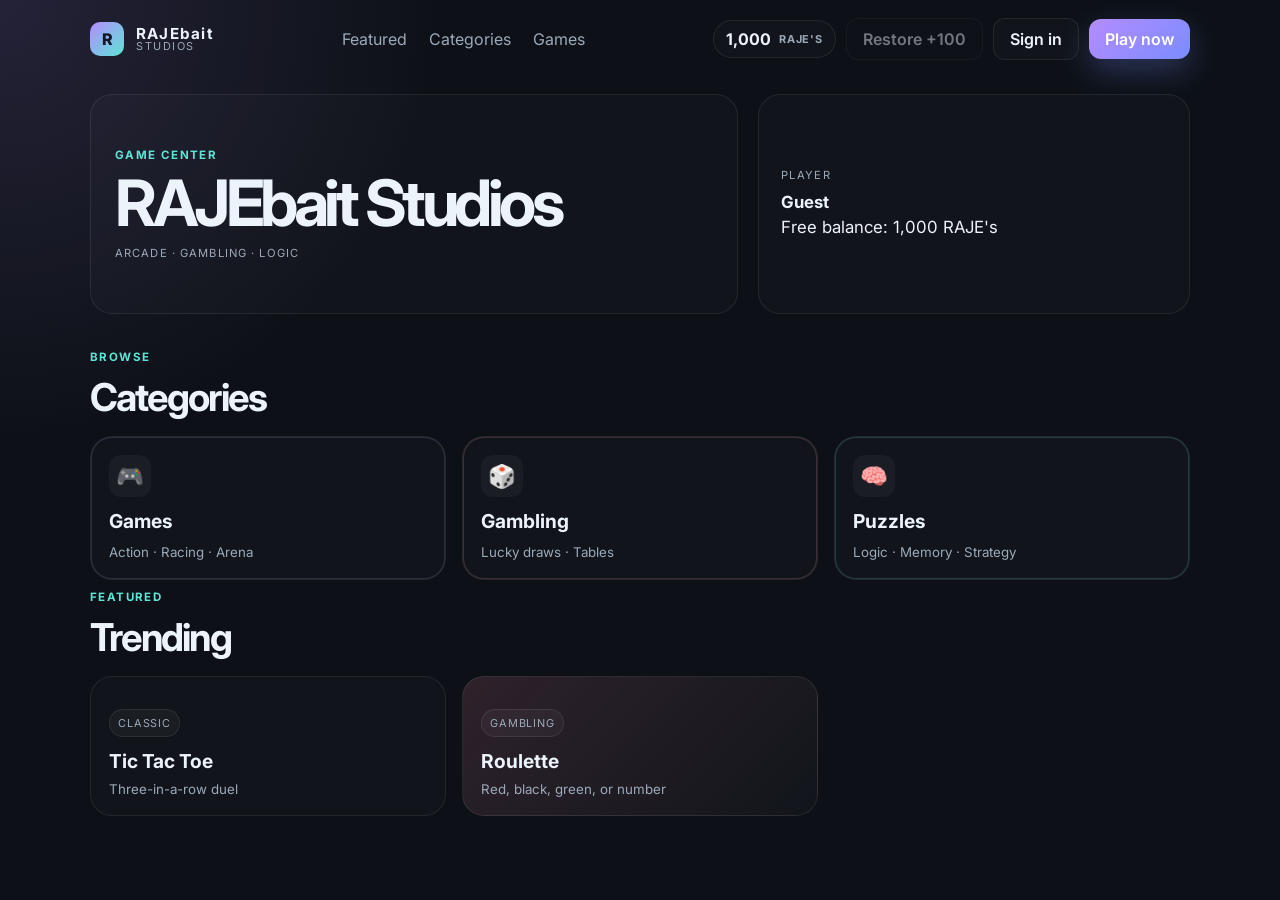
==== commit 76b23547: "Integrate and style roulette game" ====
--- a/index.html
+++ b/index.html
@@ -96,6 +96,12 @@
               <h3>Tic Tac Toe</h3>
               <small>Three-in-a-row duel</small>
             </button>
+
+            <button class="feature-card danger" type="button" data-game="Roulette" data-category="Gambling">
+              <span class="tag">Gambling</span>
+              <h3>Roulette</h3>
+              <small>Red, black, green, or number</small>
+            </button>
           </div>
         </section>
       </main>
--- a/styles.css
+++ b/styles.css
@@ -446,6 +446,183 @@
   line-height: 1.7;
 }
 
+.roulette-result {
+  min-height: 24px;
+  margin-bottom: 16px;
+  color: var(--muted);
+  font-weight: 600;
+}
+
+.roulette-wheel-frame {
+  position: relative;
+  width: min(380px, 86vw);
+  aspect-ratio: 1;
+  margin: 0 auto 22px;
+}
+
+.roulette-wheel {
+  position: absolute;
+  inset: 0;
+  display: grid;
+  place-items: center;
+  border: 8px solid var(--panel);
+  border-radius: 50%;
+  background: conic-gradient(#39b9a5 0deg 9.73deg, #18202a 9.73deg 360deg);
+  box-shadow: 0 0 0 8px rgba(255, 138, 173, 0.12), 0 18px 36px rgba(8, 12, 20, 0.38);
+  color: var(--text);
+  font-size: 2.7rem;
+  font-weight: 800;
+  transform: rotate(0deg);
+}
+
+.roulette-wheel::before {
+  content: '';
+  position: absolute;
+  width: 38%;
+  aspect-ratio: 1;
+  border: 5px solid rgba(255, 255, 255, 0.14);
+  border-radius: 50%;
+  background: radial-gradient(circle, var(--panel) 0 55%, var(--teal) 56% 61%, var(--panel) 62% 100%);
+  box-shadow: inset 0 0 0 5px rgba(93, 228, 213, 0.18);
+}
+
+.roulette-wheel > #rouletteWheelNumber {
+  position: relative;
+  z-index: 1;
+}
+
+.roulette-labels {
+  position: absolute;
+  inset: 0;
+  z-index: 1;
+}
+
+.roulette-number {
+  position: absolute;
+  top: 50%;
+  left: 50%;
+  width: 18px;
+  text-align: center;
+  font-size: 0.58rem;
+  font-weight: 800;
+  transform-origin: 50% 50%;
+}
+
+.roulette-selector {
+  position: absolute;
+  top: 50%;
+  left: 50%;
+  z-index: 3;
+  width: 18px;
+  height: 18px;
+  border: 3px solid #ffffff;
+  border-radius: 50%;
+  background: rgba(255, 255, 255, 0.28);
+  box-shadow: 0 0 0 3px rgba(255, 255, 255, 0.18), 0 3px 8px rgba(8, 12, 20, 0.5);
+  transform: translate(-50%, -50%) rotate(0deg) translateY(-190px);
+  pointer-events: none;
+}
+
+.roulette-selector.selected {
+  box-shadow: 0 0 0 4px rgba(255, 255, 255, 0.26), 0 3px 8px rgba(8, 12, 20, 0.5);
+}
+
+.roulette-form {
+  display: grid;
+  gap: 14px;
+  max-width: 420px;
+  margin: 0 auto;
+}
+
+.roulette-form label {
+  display: grid;
+  gap: 8px;
+  color: var(--muted);
+  font-size: 0.85rem;
+}
+
+.roulette-form input,
+.roulette-form select {
+  width: 100%;
+  padding: 12px 14px;
+  border: 1px solid var(--card-border);
+  border-radius: 12px;
+  background: rgba(255, 255, 255, 0.02);
+  color: var(--text);
+}
+
+.roulette-form input[type="number"] {
+  appearance: textfield;
+}
+
+.roulette-form input[type="number"]::-webkit-inner-spin-button,
+.roulette-form input[type="number"]::-webkit-outer-spin-button {
+  appearance: none;
+  margin: 0;
+}
+
+.roulette-form input[type="number"]:focus {
+  outline: none;
+  border-color: var(--teal);
+  box-shadow: 0 0 0 3px rgba(93, 228, 213, 0.14);
+}
+
+.roulette-form select {
+  appearance: none;
+  color-scheme: dark;
+  padding-right: 42px;
+  background-color: var(--panel);
+  background-image: linear-gradient(45deg, transparent 50%, var(--teal) 50%), linear-gradient(135deg, var(--teal) 50%, transparent 50%);
+  background-position: calc(100% - 19px) 50%, calc(100% - 13px) 50%;
+  background-repeat: no-repeat;
+  background-size: 6px 6px, 6px 6px;
+}
+
+.roulette-form select:focus {
+  outline: none;
+  border-color: var(--teal);
+  box-shadow: 0 0 0 3px rgba(93, 228, 213, 0.14);
+}
+
+.roulette-form select option {
+  background: var(--panel);
+  color: var(--text);
+}
+
+.amount-control {
+  position: relative;
+  display: block;
+}
+
+.amount-control input {
+  padding-right: 70px;
+}
+
+.amount-stepper {
+  position: absolute;
+  top: 50%;
+  right: 10px;
+  display: inline-flex;
+  gap: 2px;
+  transform: translateY(-50%);
+}
+
+.amount-step {
+  width: 24px;
+  height: 24px;
+  padding: 0;
+  background: transparent;
+  color: var(--teal);
+  font-size: 1.25rem;
+  font-weight: 800;
+  line-height: 1;
+}
+
+.amount-step:hover {
+  color: var(--text);
+  transform: none;
+}
+
 .empty-page {
   display: grid;
   place-items: center;
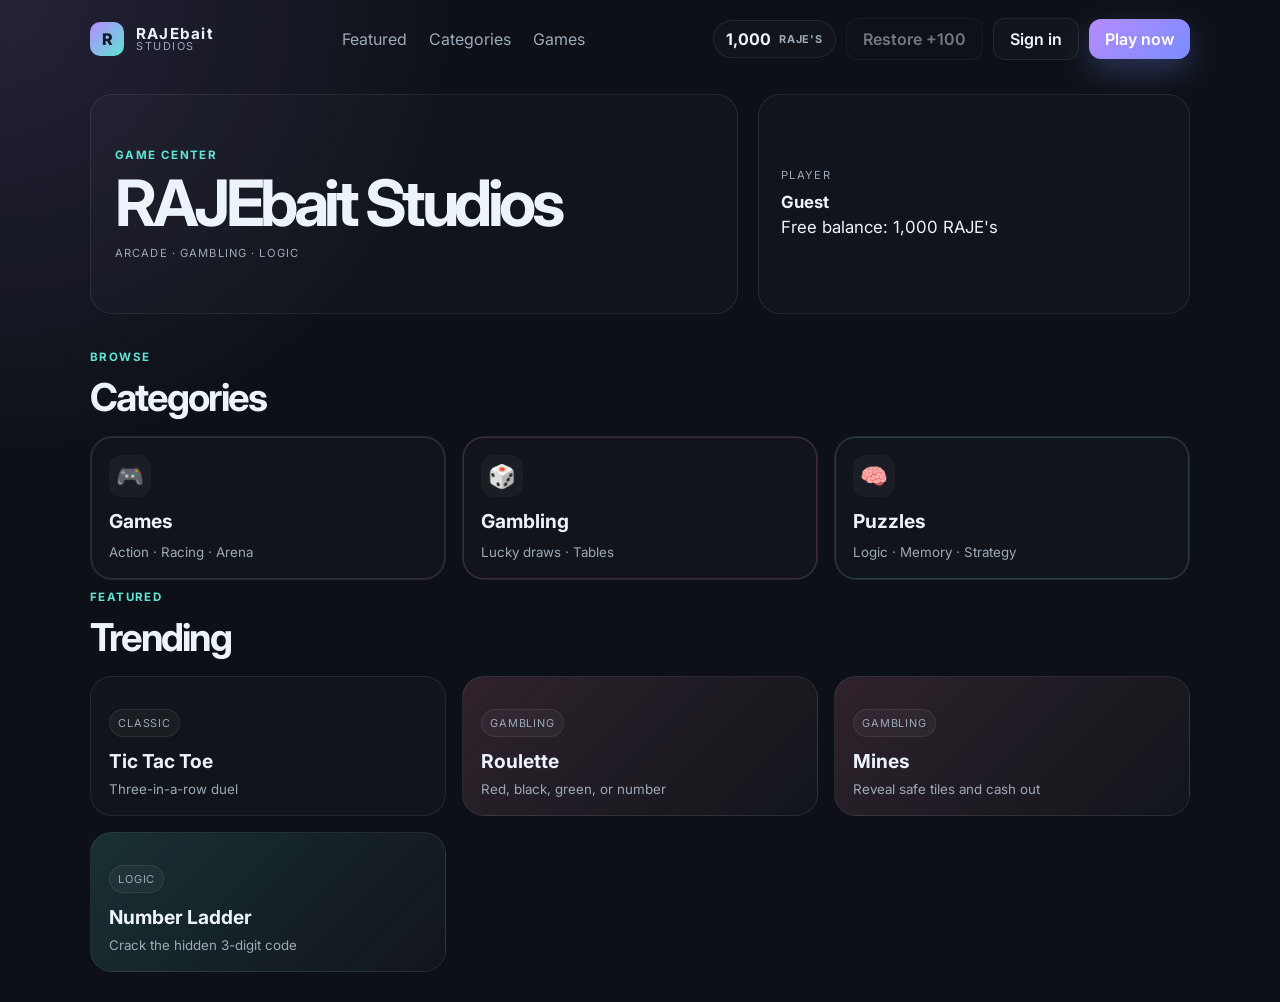
==== commit fa39071b: "Add game catalog and Mines game" ====
--- a/index.html
+++ b/index.html
@@ -11,7 +11,7 @@
     <link rel="preconnect" href="https://fonts.googleapis.com" />
     <link rel="preconnect" href="https://fonts.gstatic.com" crossorigin />
     <link href="https://fonts.googleapis.com/css2?family=Inter:wght@400;500;600;700;800&display=swap" rel="stylesheet" />
-    <link rel="stylesheet" href="styles.css" />
+    <link rel="stylesheet" href="styles.css?v=10" />
   </head>
   <body>
     <div class="app-shell">
@@ -91,16 +91,28 @@
           </div>
 
           <div class="feature-row">
-            <button class="feature-card" type="button" data-game="Tic Tac Toe" data-category="Games">
+            <button class="feature-card" type="button" data-game="Tic Tac Toe" data-category="Games" data-target="tic-tac-toe.html">
               <span class="tag">Classic</span>
               <h3>Tic Tac Toe</h3>
               <small>Three-in-a-row duel</small>
             </button>
 
-            <button class="feature-card danger" type="button" data-game="Roulette" data-category="Gambling">
+            <button class="feature-card danger" type="button" data-game="Roulette" data-category="Gambling" data-target="roulette.html">
               <span class="tag">Gambling</span>
               <h3>Roulette</h3>
               <small>Red, black, green, or number</small>
+            </button>
+
+            <button class="feature-card danger" type="button" data-game="Mines" data-category="Gambling" data-target="mines.html">
+              <span class="tag">Gambling</span>
+              <h3>Mines</h3>
+              <small>Reveal safe tiles and cash out</small>
+            </button>
+
+            <button class="feature-card success" type="button" data-game="Number Ladder" data-category="Puzzles &amp; Logic" data-target="numberLadder/index.html">
+              <span class="tag">Logic</span>
+              <h3>Number Ladder</h3>
+              <small>Crack the hidden 3-digit code</small>
             </button>
           </div>
         </section>
--- a/styles.css
+++ b/styles.css
@@ -136,6 +136,10 @@
   border: 1px solid var(--card-border);
 }
 
+.secondary-btn {
+  border-radius: 12px;
+}
+
 .ghost-btn:disabled {
   opacity: 0.45;
   cursor: not-allowed;
@@ -332,6 +336,141 @@
   padding-bottom: 30px;
 }
 
+.catalog-heading {
+  display: flex;
+  align-items: end;
+  justify-content: space-between;
+  gap: 20px;
+  margin-bottom: 20px;
+}
+
+.catalog-heading h1 {
+  margin: 0;
+  font-size: clamp(2rem, 4vw, 2.8rem);
+}
+
+.catalog-count {
+  margin: 0 0 6px;
+  color: var(--muted);
+  font-size: 0.9rem;
+}
+
+.catalog-count span {
+  padding: 0 5px;
+  color: var(--teal);
+}
+
+.category-jump {
+  display: flex;
+  flex-wrap: wrap;
+  gap: 8px;
+  margin-bottom: 26px;
+  padding-bottom: 20px;
+  border-bottom: 1px solid var(--card-border);
+}
+
+.category-jump a {
+  display: inline-flex;
+  align-items: center;
+  gap: 9px;
+  padding: 8px 12px;
+  border: 1px solid var(--card-border);
+  border-radius: 999px;
+  color: var(--text);
+  background: rgba(255, 255, 255, 0.025);
+  font-size: 0.8rem;
+}
+
+.category-jump a:hover {
+  border-color: rgba(93, 228, 213, 0.45);
+  color: var(--teal);
+}
+
+.category-jump span,
+.catalog-section-heading > span {
+  color: var(--muted);
+  font-size: 0.72rem;
+}
+
+.catalog-list {
+  display: grid;
+  gap: 30px;
+}
+
+.catalog-section {
+  scroll-margin-top: 24px;
+}
+
+.catalog-section-heading {
+  display: flex;
+  align-items: baseline;
+  gap: 12px;
+  margin-bottom: 12px;
+}
+
+.catalog-section-heading h2 {
+  margin: 0;
+  font-size: 1.2rem;
+}
+
+.catalog-grid {
+  display: grid;
+  grid-template-columns: repeat(3, minmax(0, 1fr));
+  gap: 12px;
+}
+
+.catalog-game {
+  display: flex;
+  flex-direction: column;
+  align-items: flex-start;
+  min-width: 0;
+  min-height: 190px;
+  padding: 18px;
+  border: 1px solid var(--card-border);
+  border-radius: 14px;
+  background: rgba(255, 255, 255, 0.025);
+  color: var(--text);
+  text-align: left;
+}
+
+.catalog-game.danger {
+  background: linear-gradient(145deg, rgba(255, 138, 173, 0.1), rgba(255, 255, 255, 0.02));
+}
+
+.catalog-game.success {
+  background: linear-gradient(145deg, rgba(93, 228, 213, 0.1), rgba(255, 255, 255, 0.02));
+}
+
+.catalog-game:hover {
+  border-color: rgba(93, 228, 213, 0.42);
+  transform: translateY(-2px);
+}
+
+.catalog-game .tag {
+  margin-bottom: 14px;
+}
+
+.catalog-game h3 {
+  margin: 0 0 7px;
+  font-size: 1.05rem;
+}
+
+.catalog-game small {
+  color: var(--muted);
+  line-height: 1.5;
+}
+
+.catalog-launch {
+  display: flex;
+  justify-content: space-between;
+  width: 100%;
+  margin-top: auto;
+  padding-top: 18px;
+  color: var(--teal);
+  font-size: 0.78rem;
+  font-weight: 700;
+}
+
 .game-layout {
   display: grid;
   grid-template-columns: minmax(0, 1.5fr) minmax(220px, 0.7fr);
@@ -356,6 +495,11 @@
   justify-content: space-between;
   gap: 16px;
   margin-bottom: 16px;
+}
+
+.game-header > .secondary-btn {
+  border-radius: 12px;
+  flex-shrink: 0;
 }
 
 .game-header h1 {
@@ -589,6 +733,222 @@
   color: var(--text);
 }
 
+.mines-layout {
+  grid-template-columns: minmax(0, 1.5fr) minmax(240px, 0.7fr);
+}
+
+.mines-shell {
+  min-width: 0;
+}
+
+.mines-controls {
+  display: grid;
+  grid-template-columns: repeat(2, minmax(0, 1fr));
+  align-items: end;
+  gap: 12px;
+  margin-bottom: 18px;
+}
+
+.mines-controls label {
+  display: grid;
+  gap: 8px;
+  color: var(--muted);
+  font-size: 0.82rem;
+}
+
+.mines-controls input,
+.mines-controls select {
+  width: 100%;
+  min-height: 42px;
+  padding: 10px 12px;
+  border: 1px solid var(--card-border);
+  border-radius: 10px;
+  background-color: var(--panel);
+  color: var(--text);
+}
+
+.mines-controls input:focus {
+  outline: none;
+  border-color: var(--teal);
+  box-shadow: 0 0 0 3px rgba(93, 228, 213, 0.14);
+}
+
+.mines-controls select {
+  appearance: none;
+  color-scheme: dark;
+  padding-right: 42px;
+  background-image: linear-gradient(45deg, transparent 50%, var(--teal) 50%), linear-gradient(135deg, var(--teal) 50%, transparent 50%);
+  background-position: calc(100% - 19px) 50%, calc(100% - 13px) 50%;
+  background-repeat: no-repeat;
+  background-size: 6px 6px, 6px 6px;
+}
+
+.mines-controls select:focus {
+  outline: none;
+  border-color: var(--teal);
+  box-shadow: 0 0 0 3px rgba(93, 228, 213, 0.14);
+}
+
+.mines-controls select option {
+  background: var(--panel);
+  color: var(--text);
+}
+
+.mines-controls button {
+  min-height: 42px;
+  width: 100%;
+  min-width: 0;
+  white-space: nowrap;
+}
+
+.mines-controls button:disabled {
+  cursor: not-allowed;
+  opacity: 0.5;
+  transform: none;
+}
+
+.mines-stake-control {
+  width: 100%;
+}
+
+.mines-controls .mines-stake-control input {
+  padding-right: 70px;
+}
+
+.mines-roundbar {
+  display: flex;
+  align-items: center;
+  justify-content: space-between;
+  gap: 16px;
+  min-height: 74px;
+  margin-bottom: 16px;
+  padding: 12px 14px;
+  border: 1px solid var(--card-border);
+  border-radius: 12px;
+  background: rgba(255, 255, 255, 0.02);
+}
+
+.mines-roundbar p {
+  margin: 0;
+  color: var(--muted);
+  line-height: 1.5;
+}
+
+.mines-stats {
+  display: flex;
+  flex-shrink: 0;
+  gap: 18px;
+}
+
+.mines-stats span {
+  display: grid;
+  gap: 4px;
+}
+
+.mines-stats small {
+  color: var(--muted);
+  font-size: 0.68rem;
+  text-transform: uppercase;
+}
+
+.mines-stats strong {
+  font-size: 0.9rem;
+  white-space: nowrap;
+}
+
+.mines-board {
+  display: grid;
+  grid-template-columns: repeat(5, minmax(0, 1fr));
+  gap: 10px;
+  width: min(500px, 100%);
+  margin: 0 auto;
+}
+
+.mines-tile {
+  display: grid;
+  place-items: center;
+  aspect-ratio: 1;
+  min-width: 0;
+  padding: 0;
+  border: 1px solid rgba(93, 228, 213, 0.22);
+  border-radius: 10px;
+  background: linear-gradient(145deg, rgba(93, 228, 213, 0.1), rgba(255, 255, 255, 0.025));
+  color: var(--teal);
+  font-size: clamp(1.15rem, 4vw, 1.8rem);
+  font-weight: 800;
+  transition: transform 0.15s ease, background 0.15s ease, border-color 0.15s ease;
+}
+
+.mines-tile:not(:disabled):hover {
+  transform: translateY(-2px);
+  background: rgba(93, 228, 213, 0.18);
+  border-color: rgba(93, 228, 213, 0.62);
+}
+
+.mines-tile:disabled {
+  cursor: default;
+  transform: none;
+}
+
+.mines-tile.revealed {
+  background: rgba(255, 255, 255, 0.035);
+  border-color: var(--card-border);
+}
+
+.mines-tile.safe {
+  color: var(--teal);
+}
+
+.mines-tile.mine {
+  color: var(--rose);
+  background: rgba(255, 138, 173, 0.12);
+  border-color: rgba(255, 138, 173, 0.45);
+}
+
+.mines-tile.diamond {
+  color: var(--amber);
+  background: rgba(255, 210, 138, 0.12);
+  border-color: rgba(255, 210, 138, 0.5);
+}
+
+.mines-tile.exposed {
+  opacity: 0.7;
+}
+
+.mines-rules {
+  margin-top: 22px;
+  padding-top: 18px;
+  border-top: 1px solid var(--card-border);
+}
+
+.mines-rules h2 {
+  margin: 0 0 10px;
+  font-size: 1rem;
+}
+
+.mines-rules p {
+  color: var(--muted);
+  font-size: 0.84rem;
+  line-height: 1.6;
+}
+
+.mines-preset {
+  display: flex;
+  justify-content: space-between;
+  gap: 10px;
+  padding: 9px 0;
+  border-top: 1px solid var(--card-border);
+  font-size: 0.78rem;
+}
+
+.mines-preset span {
+  color: var(--muted);
+}
+
+.mines-preset strong {
+  text-align: right;
+}
+
 .amount-control {
   position: relative;
   display: block;
@@ -760,12 +1120,51 @@
 
   .hero,
   .category-grid,
-  .feature-row {
+  .feature-row,
+  .catalog-grid {
     grid-template-columns: 1fr;
+  }
+
+  .catalog-heading {
+    align-items: flex-start;
+    flex-direction: column;
+    gap: 4px;
   }
 
   .header-actions {
     width: 100%;
     justify-content: center;
   }
-}
+
+  .mines-layout {
+    grid-template-columns: minmax(0, 1fr);
+  }
+
+  .mines-controls {
+    grid-template-columns: repeat(2, minmax(0, 1fr));
+  }
+}
+
+@media (max-width: 540px) {
+  .mines-shell {
+    padding: 18px 14px;
+  }
+
+  .mines-roundbar {
+    align-items: stretch;
+    flex-direction: column;
+  }
+
+  .mines-stats {
+    justify-content: space-between;
+    gap: 8px;
+  }
+
+  .mines-stats strong {
+    font-size: 0.78rem;
+  }
+
+  .mines-board {
+    gap: 6px;
+  }
+}
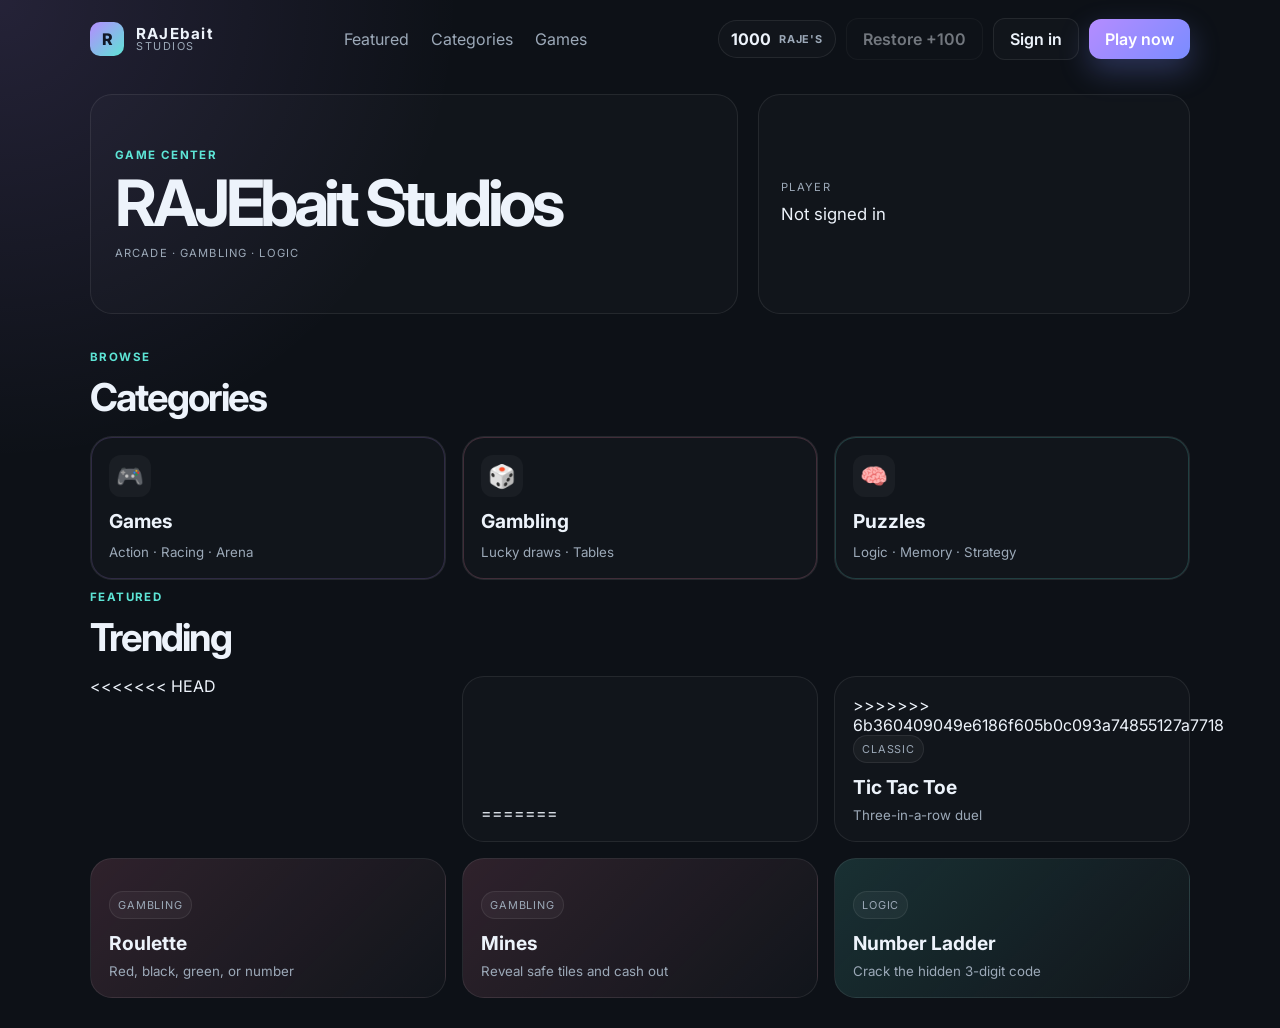
==== commit 8b7fc670: "Moved doors and added winning move at end" ====
--- a/index.html
+++ b/index.html
@@ -91,7 +91,11 @@
           </div>
 
           <div class="feature-row">
+<<<<<<< HEAD
+            <button class="feature-card" type="button" data-game="Tic Tac Toe" data-category="Games" data-target="games.html">
+=======
             <button class="feature-card" type="button" data-game="Tic Tac Toe" data-category="Games" data-target="tic-tac-toe.html">
+>>>>>>> 6b360409049e6186f605b0c093a74855127a7718
               <span class="tag">Classic</span>
               <h3>Tic Tac Toe</h3>
               <small>Three-in-a-row duel</small>
